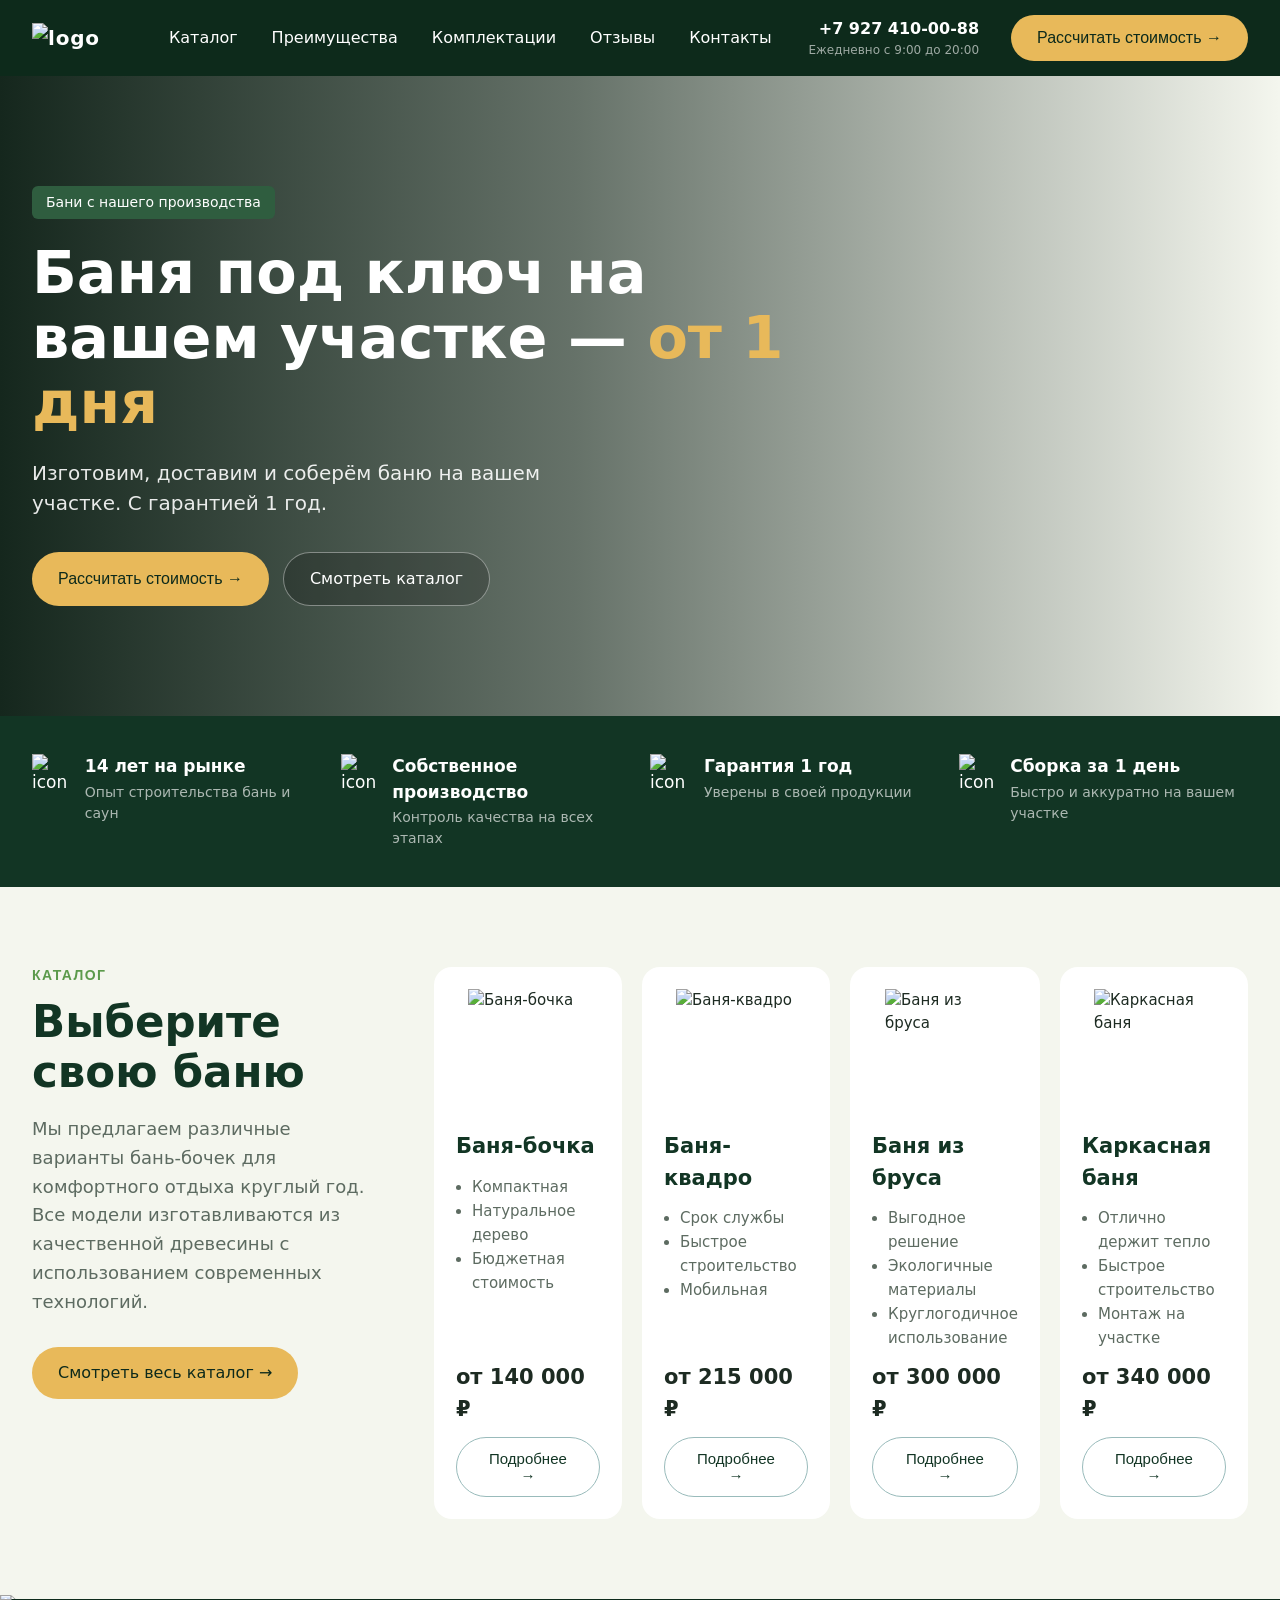
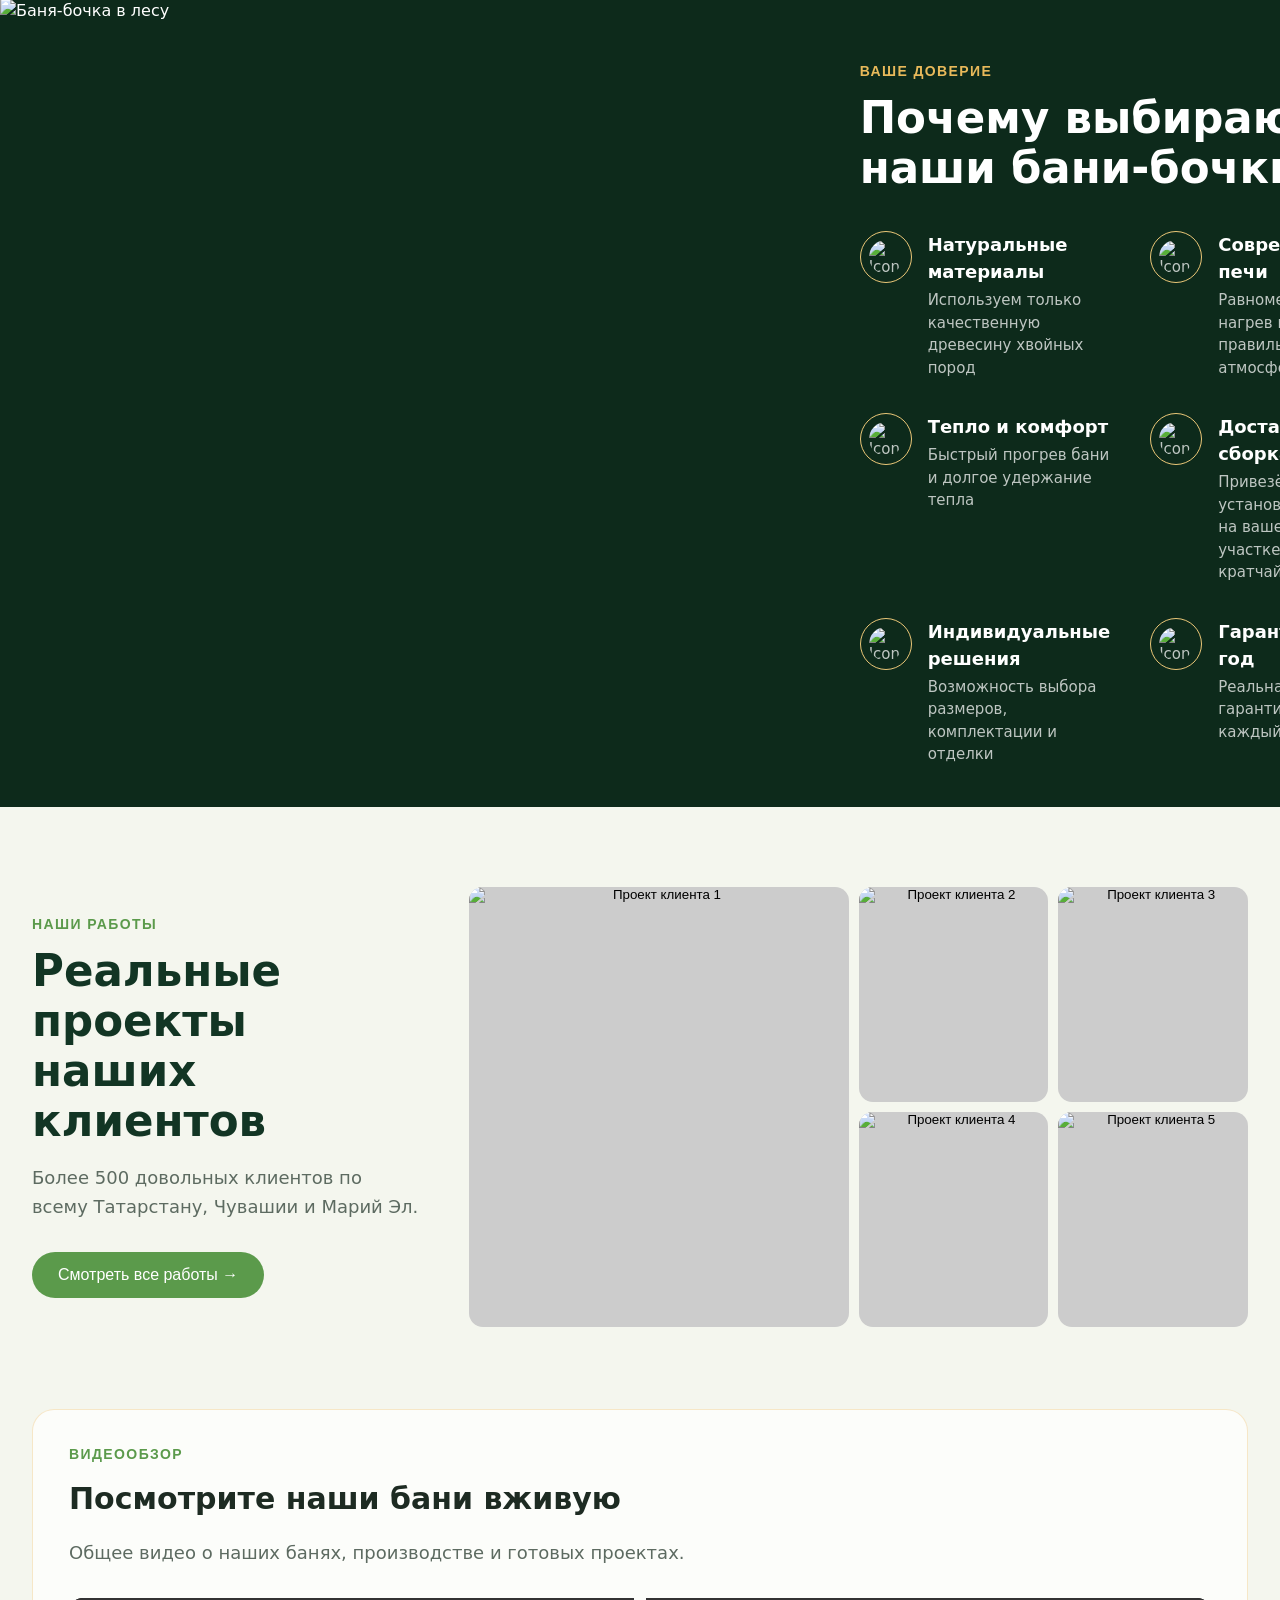
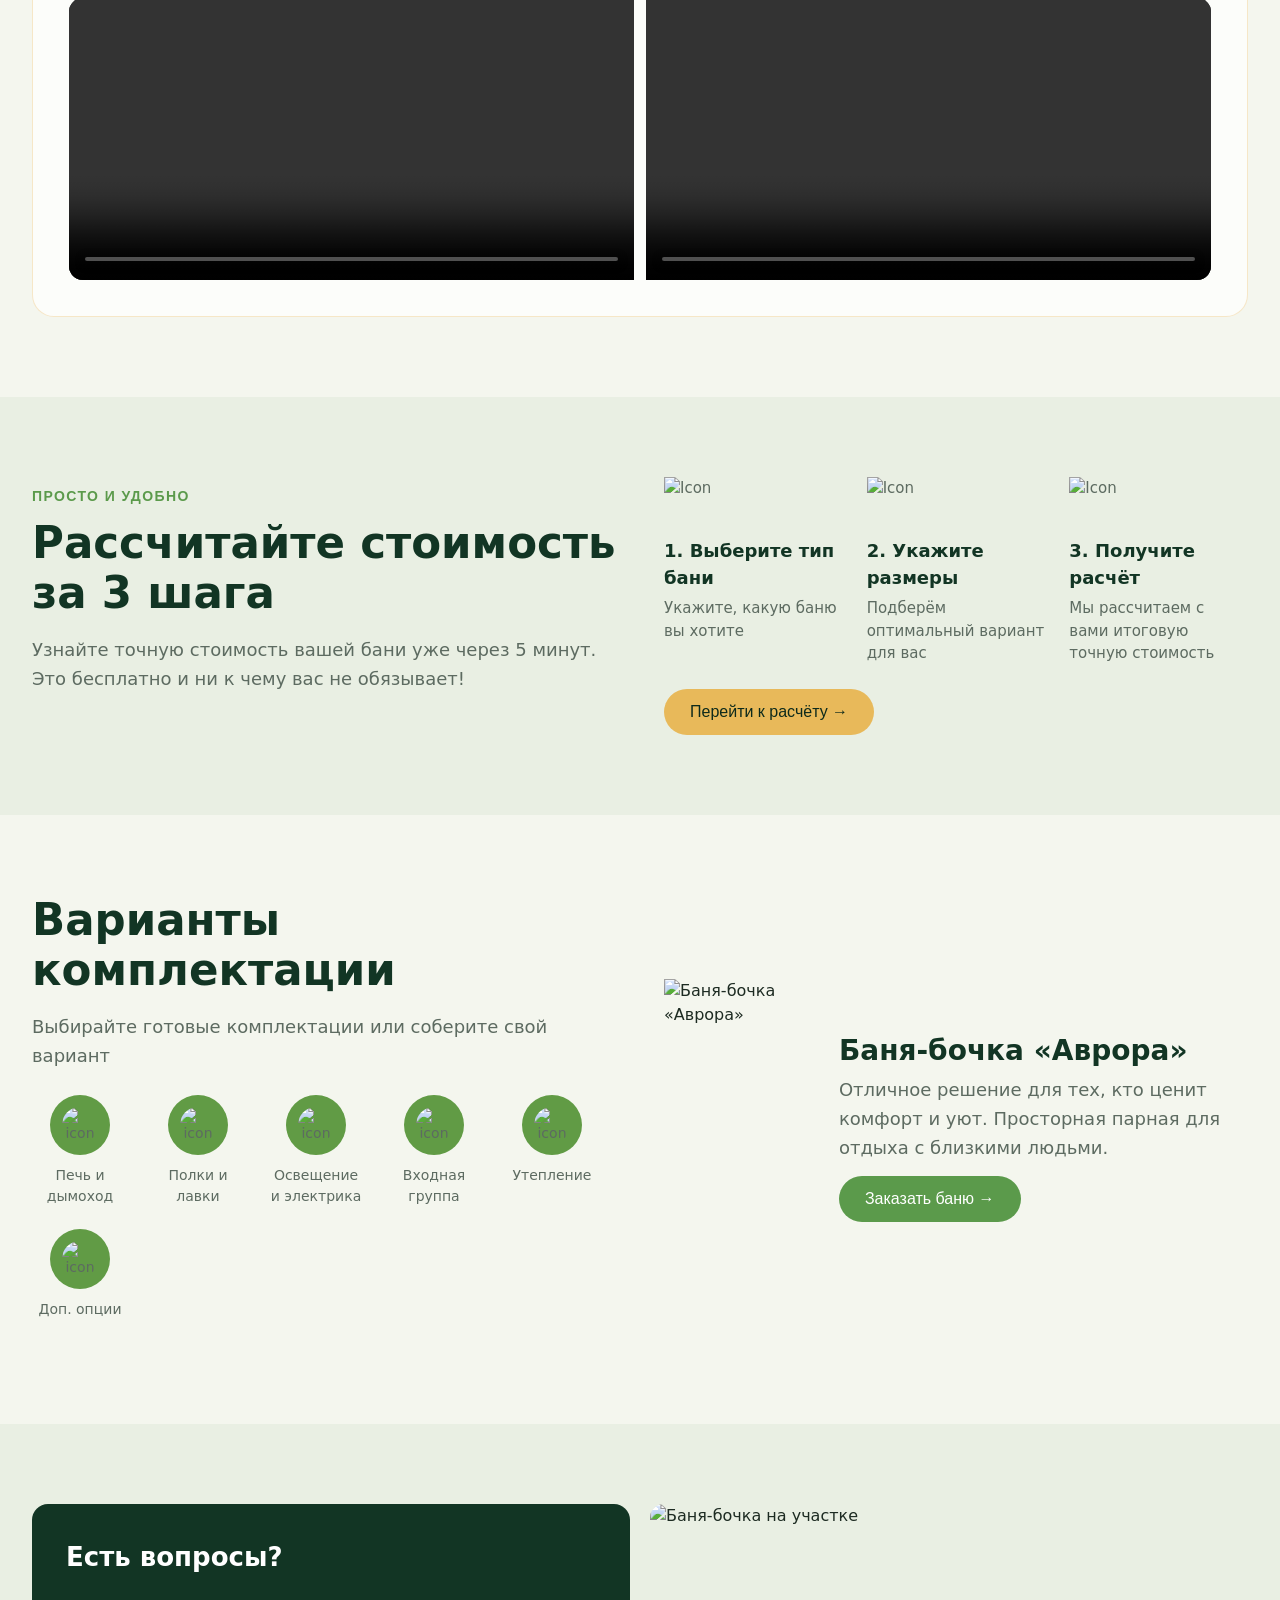
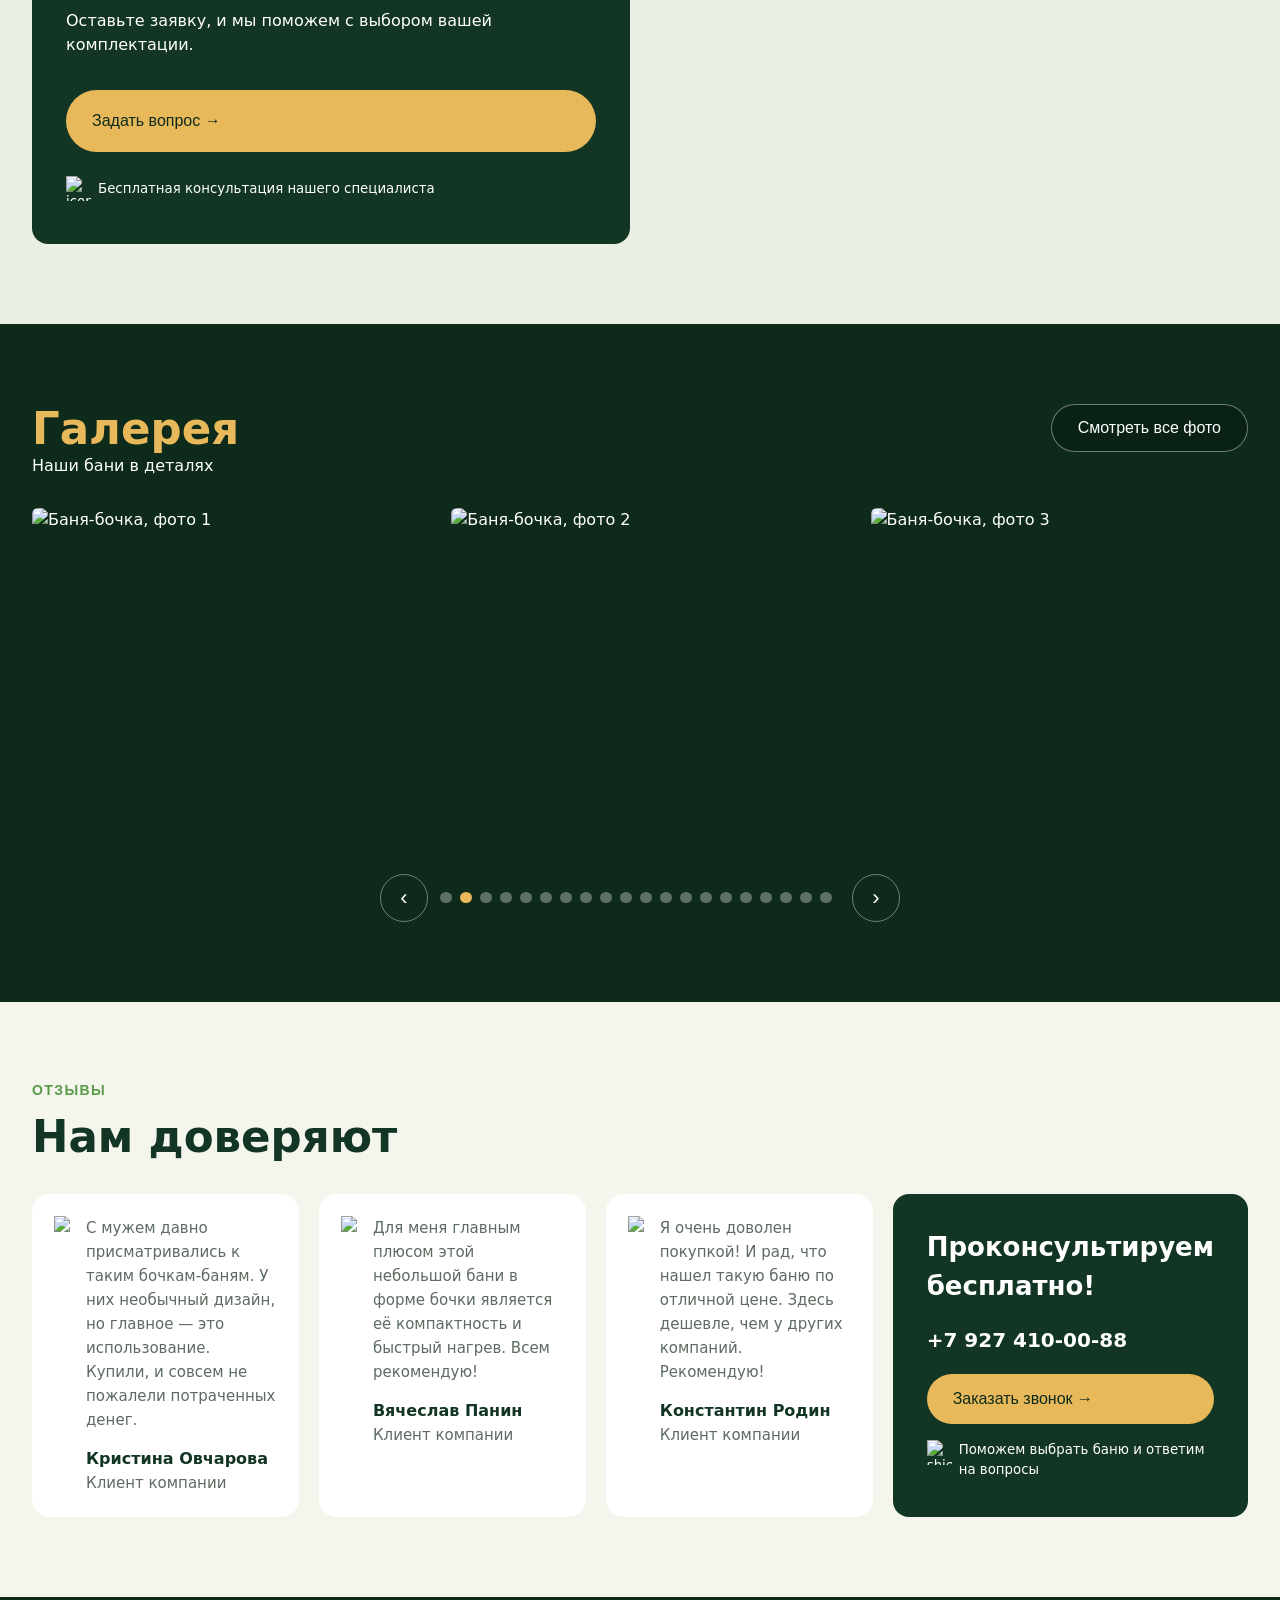
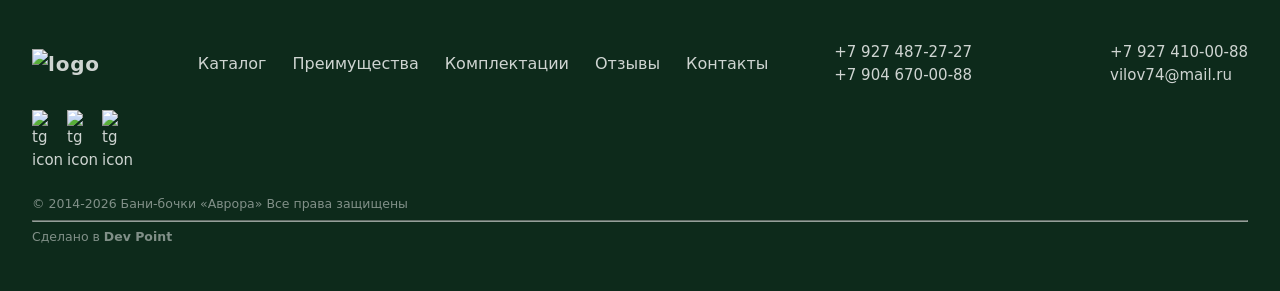
==== index.html @ 2bde4aad "Add files via upload" ====
<!doctype html>
<html lang="ru">
  <head>
    <meta charset="utf-8" />
    <meta
      name="viewport"
      content="width=device-width,initial-scale=1,viewport-fit=cover"
    />
    <link rel="stylesheet" href="style.css" />
    <title>Бочки-Бани — баня под ключ на вашем участке</title>
    <meta
      name="description"
      content="Бани-бочки с собственного производства: изготовим, доставим и соберём баню на вашем участке. Гарантия 1 год."
    />
  </head>
  <body>
    <header>
      <div class="w hd">
        <a href="#top" class="logo"
          ><img src="images/logo.png" alt="logo" width="100px"
        /></a>
        <nav id="nav">
          <a href="#catalog">Каталог</a><a href="#why">Преимущества</a
          ><a href="#comp">Комплектации</a><a href="#reviews">Отзывы</a
          ><a href="#contacts">Контакты</a>
        </nav>
        <div class="ph">
          <a href="tel:+79274100088">+7 927 410-00-88</a
          ><small>Ежедневно с 9:00 до 20:00</small>
        </div>
        <button class="btn" data-open>Рассчитать стоимость →</button>
        <button class="bg" id="bg" aria-label="Меню" aria-expanded="false">
          ☰
        </button>
      </div>
    </header>
    <main id="top">
      <div class="hero">
        <div class="w">
          <span class="badge">Бани с нашего производства</span>
          <h1>Баня под ключ на вашем участке — <b>от 1 дня</b></h1>
          <p>
            Изготовим, доставим и соберём баню на вашем участке. С гарантией 1
            год.
          </p>
          <div class="cta">
            <button class="btn" data-open>Рассчитать стоимость →</button
            ><a class="btn out" href="catalog.html">Смотреть каталог</a>
          </div>
        </div>
      </div>
      <div class="strip"><div class="w" id="strip"></div></div>
      <section id="catalog">
        <img src="images/bg-trees.png" alt="bg-image" class="bg-trees" />
        <div class="w cat">
          <div class="rev">
            <div class="eyebrow">Каталог</div>
            <h2>Выберите свою баню</h2>
            <p class="lead">
              Мы предлагаем различные варианты бань-бочек для комфортного отдыха
              круглый год. Все модели изготавливаются из качественной древесины
              с использованием современных технологий.
            </p>
            <a class="btn" href="catalog.html">Смотреть весь каталог →</a>
          </div>
          <div class="cards" id="cards"></div>
        </div>
      </section>
      <section class="why" id="why" style="padding: 0">
        <img
          src="images/why-sauna.png"
          alt="Баня-бочка в лесу"
          loading="lazy"
          width="256"
          height="260"
        />
        <div>
          <div class="eyebrow" style="color: var(--au)">Ваше доверие</div>
          <h2 style="color: #fff">Почему выбирают наши бани-бочки</h2>
          <div class="six" id="six"></div>
        </div>
      </section>
      <section id="projects">
        <div class="w proj">
          <div class="rev">
            <div class="eyebrow">Наши работы</div>
            <h2>Реальные проекты наших клиентов</h2>
            <p class="lead">
              Более 500 довольных клиентов по всему Татарстану, Чувашии и Марий
              Эл.
            </p>
            <a href="#gallery">
              <button class="btn gr">Смотреть все работы →</button>
            </a>
          </div>
          <div class="pg" id="pg"></div>
          <div class="video-showcase rev">
            <div class="eyebrow">Видеообзор</div>
            <h3>Посмотрите наши бани вживую</h3>
            <p class="lead">
              Общее видео о наших банях, производстве и готовых проектах.
            </p>
            <div class="video-pair">
              <video
                controls
                playsinline
                preload="metadata"
                aria-label="Общее видео о банях — первое"
              >
                <source src="videos/obchee.mp4" type="video/mp4" />
                Ваш браузер не поддерживает воспроизведение видео.
              </video>
              <video
                controls
                playsinline
                preload="metadata"
                aria-label="Общее видео о банях — второе"
              >
                <source src="videos/obchee2.mp4" type="video/mp4" />
                Ваш браузер не поддерживает воспроизведение видео.
              </video>
            </div>
          </div>
        </div>
      </section>
      <section class="alt">
        <img src="images/bg-trees2.png" alt="" class="bg-trees2" />
        <div class="w steps">
          <div class="rev">
            <div class="eyebrow">Просто и удобно</div>
            <h2>Рассчитайте стоимость за 3 шага</h2>
            <p class="lead">
              Узнайте точную стоимость вашей бани уже через 5 минут. Это
              бесплатно и ни к чему вас не обязывает!
            </p>
          </div>
          <div>
            <div class="s3" id="s3"></div>
            <button
              class="btn"
              style="margin-top: 24px; z-index: 1; position: relative"
              data-open
            >
              Перейти к расчёту →
            </button>
          </div>
        </div>
      </section>
      <section id="comp">
        <div class="w comp">
          <div class="rev">
            <h2>Варианты комплектации</h2>
            <p class="lead" style="margin-bottom: 0">
              Выбирайте готовые комплектации или соберите свой вариант
            </p>
            <div class="opts" id="opts"></div>
          </div>
          <div class="avrora-wrapper">
            <img
              src="images/sauna-avrora.png"
              alt="Баня-бочка «Аврора»"
              loading="lazy"
              width="400"
              height="280"
            />
            <div>
              <h3 style="margin: 14px 0 4px; color: var(--g)">
                Баня-бочка «Аврора»
              </h3>
              <p class="lead" style="margin: 0 0 14px">
                Отличное решение для тех, кто ценит комфорт и уют. Просторная
                парная для отдыха с близкими людьми.
              </p>
              <button class="btn gr" onclick="openForm('Баня-бочка')">
                Заказать баню →
              </button>
            </div>
          </div>
        </div>
      </section>
      <section class="alt">
        <div class="w comp">
          <div class="faq rev">
            <h3>Есть вопросы?</h3>
            <p>Оставьте заявку, и мы поможем с выбором вашей комплектации.</p>
            <button class="btn" data-open>Задать вопрос →</button
            ><small style="display: flex; align-items: center; gap: 7px"
              ><img
                src="images/shield-check-g.png"
                alt="icon"
                width="25px"
                height="25px"
              />
              Бесплатная консультация нашего специалиста</small
            >
          </div>
          <img
            src="images/faq-sauna.png"
            alt="Баня-бочка на участке"
            loading="lazy"
            width="400"
            height="280"
          />
        </div>
      </section>
      <section class="gal" id="gallery">
        <div class="w">
          <div class="gh">
            <div>
              <h2>Галерея</h2>
              <small>Наши бани в деталях</small>
            </div>
            <button class="btn out" onclick="openLb(0, G)">
              Смотреть все фото
            </button>
          </div>
          <div class="gt" id="gt" tabindex="0" aria-label="Галерея"></div>
          <div class="gc">
            <button class="a" id="pv" aria-label="Назад">‹</button
            ><span id="dots" style="display: flex; gap: 8px"></span
            ><button class="a" id="nx" aria-label="Вперёд">›</button>
          </div>
        </div>
      </section>
      <section id="reviews">
        <div class="w">
          <div class="eyebrow">Отзывы</div>
          <h2>Нам доверяют</h2>
          <div class="rv" id="rv"></div>
        </div>
      </section>
    </main>
    <footer id="contacts">
      <div class="w ft">
        <a href="#top" class="logo"
          ><img src="images/logo.png" alt="logo" width="100px"
        /></a>

        <nav>
          <a href="#catalog">Каталог</a><a href="#why">Преимущества</a
          ><a href="#comp">Комплектации</a><a href="#reviews">Отзывы</a
          ><a href="#contacts">Контакты</a>
        </nav>
        <div style="display: grid; grid-template-columns: 2fr 1fr">
          <a href="tel:+79274872727">+7 927 487-27-27</a>
          <a href="tel:+79274100088">+7 927 410-00-88</a>
          <a href="tel:+79046700088">+7 904 670-00-88</a>
          <a href="mailto:vilov74@mail.ru" style="color: inherit"
            >vilov74@mail.ru</a
          >
        </div>
        <div class="socials">
          <a href="https://t.me/banya_bochka_kzn"
            ><img src="images/tg.png" alt="tg icon" width="30px"
          /></a>
          <a href="https://wa.me/79274100088"
            ><img src="images/wh.png" alt="tg icon" width="30px"
          /></a>
          <a href="https://vk.com/banya_bochka_kzn"
            ><img src="images/vk.png" alt="tg icon" width="30px"
          /></a>
        </div>
        <small style="width: 100%; opacity: 0.6">
          © 2014-2026 Бани-бочки «Аврора» Все права защищены
          <hr />
          <a href="https://devpoint.studio">Сделано в <b>Dev Point</b></a>
        </small>
      </div>
    </footer>
    <div class="m" id="fm" role="dialog" aria-modal="true" aria-labelledby="ft">
      <div class="box">
        <button class="x" data-close aria-label="Закрыть">×</button>
        <h3 id="ft" style="color: var(--g)">Рассчитать стоимость</h3>
        <form id="f" novalidate>
          <label for="n">Имя</label
          ><input id="n" name="name" autocomplete="name" />
          <div class="e"></div>
          <label for="p">Телефон</label
          ><input
            id="p"
            name="phone"
            type="tel"
            placeholder="+7 (___) ___-__-__"
            autocomplete="tel"
          />
          <div class="e"></div>
          <label for="mo">Интересующая модель</label
          ><select id="mo" name="model"></select
          ><label for="c">Комментарий (необязательно)</label
          ><textarea id="c" name="comment" rows="3"></textarea>
          <button
            class="btn"
            style="margin-top: 14px; width: 100%; justify-content: center"
            id="sb"
          >
            Отправить заявку
          </button>
          <div class="st" id="st" role="status"></div>
        </form>
      </div>
    </div>
    <div
      class="m"
      id="lb"
      role="dialog"
      aria-modal="true"
      aria-label="Просмотр фото"
    >
      <button data-close style="right: 16px; top: 16px">×</button
      ><button id="lp" style="left: 16px">‹</button
      ><img id="li" alt="" /><button id="ln" style="right: 16px">›</button>
    </div>
    <script>
      const I = {
        c0: "images/sauna-1.png",
        c1: "images/sauna-2.png",
        c2: "images/sauna-3.png",
        c3: "images/sauna-4.png",
        why: "[data-uri]",
        p0: "images/sauna-p1.png",
        p1: "images/sauna-p2.png",
        p2: "images/sauna-p3.png",
        p3: "images/sauna-p4.png",
        p4: "images/sauna-p5.png ",
        comp: "[data-uri]",
        faq: "[data-uri]",
        g0: "images/gallery-1.JPG",
        g1: "images/gallery-2.JPG",
        g2: "images/gallery-3.JPG",
        g3: "images/gallery-4.JPG",
        g4: "images/gallery-5.JPG",
        g5: "images/gallery-6.JPG",
        g6: "images/gallery-7.JPG",
        g7: "images/gallery-8.JPG",
        g8: "images/gallery-9.JPG",
        g9: "images/gallery-10.JPG",
        g10: "images/gallery-11.JPG",
        g11: "images/gallery-12.JPG",
        g12: "images/gallery-13.JPG",
        g13: "images/gallery-14.JPG",
        g14: "images/gallery-15.JPG",
        g15: "images/gallery-16.JPG",
        g16: "images/gallery-17.JPG",
        g17: "images/gallery-18.JPG",
        g18: "images/gallery-19.JPG",
        g19: "images/gallery-20.JPG",
        g20: "images/gallery-21.JPG",
        g21: "images/gallery-22.JPG",
        g22: "images/gallery-23.JPG",
        g23: "images/gallery-24.JPG",
        g24: "images/gallery-25.JPG",
        g25: "images/gallery-26.JPG",
        g26: "images/gallery-27.JPG",
        g27: "images/gallery-28.JPG",
        g28: "images/gallery-29.JPG",
        g29: "images/gallery-30.JPG",
        g30: "images/gallery-31.JPG",
        g31: "images/gallery-32.JPG",
        g32: "images/gallery-33.JPG",
        g33: "images/gallery-34.JPG",
        g34: "images/gallery-35.JPG",
        g35: "images/gallery-36.JPG",
        g36: "images/gallery-37.JPG",
        g37: "images/gallery-38.JPG",
        g38: "images/gallery-39.JPG",
        g39: "images/gallery-40.JPG",
        g40: "images/gallery-41.JPG",
        g41: "images/gallery-42.JPG",
        g42: "images/gallery-43.JPG",
        g43: "images/gallery-44.JPG",
        g44: "images/gallery-45.JPG",
        g45: "images/gallery-46.JPG",
        g46: "images/gallery-47.JPG",
        g47: "images/gallery-48.JPG",
        g48: "images/gallery-49.JPG",
        g49: "images/gallery-50.JPG",
        g50: "images/gallery-51.JPG",
        g51: "images/gallery-52.JPG",
        g52: "images/gallery-53.JPG",
        g53: "images/gallery-54.JPG",
        g54: "images/gallery-55.JPG",
        g55: "images/gallery-56.JPG",
        g56: "images/gallery-57.JPG",
        g57: "images/gallery-58.JPG",
        g58: "images/gallery-59.JPG",
        g59: "images/gallery-60.JPG",
        g60: "images/gallery-61.JPG",
        g61: "images/gallery-62.JPG",
        g62: "images/gallery-63.JPG",
        g63: "images/gallery-64.JPG",
        g64: "images/gallery-65.JPG",
        g65: "images/gallery-66.JPG",
        g66: "images/gallery-67.JPG",
        g67: "images/gallery-68.JPG",
      };
      const $ = (s) => document.querySelector(s),
        $$ = (s) => [...document.querySelectorAll(s)];
      const M = [
        [
          "Баня-бочка",
          "c0",
          ["Компактная", "Натуральное дерево", "Бюджетная стоимость"],
          "140 000",
        ],
        [
          "Баня-квадро",
          "c1",
          ["Срок службы", "Быстрое строительство", "Мобильная"],
          "215 000",
        ],
        [
          "Баня из бруса",
          "c2",
          [
            "Выгодное решение",
            "Экологичные материалы",
            "Круглогодичное использование",
          ],
          "300 000",
        ],
        [
          "Каркасная баня",
          "c3",
          [
            "Отлично держит тепло",
            "Быстрое строительство",
            "Монтаж на участке",
          ],
          "340 000",
        ],
      ];
      $("#strip").innerHTML = [
        ["house.png", "14 лет на рынке", "Опыт строительства бань и саун"],
        [
          "warehouse.png",
          "Собственное производство",
          "Контроль качества на всех этапах",
        ],
        ["shield-check.png", "Гарантия 1 год", "Уверены в своей продукции"],
        [
          "truck.png",
          "Сборка за 1 день",
          "Быстро и аккуратно на вашем участке",
        ],
      ]
        .map(
          (a) =>
            `<div class="it rev"><img src="images/${a[0]}" alt="icon" class="specifications-icon" /><div><b>${a[1]}</b><small>${a[2]}</small></div></div>`,
        )
        .join("");
      $("#cards").innerHTML = M.map(
        (m, i) =>
          `<article class="card rev" style="--d:${i * 0.1}s"><img src="${I[m[1]]}" alt="${m[0]}" loading="lazy" width="120" height="100"><h3>${m[0]}</h3><ul>${m[2].map((x) => `<li>${x}</li>`).join("")}</ul><strong>от ${m[3]} ₽</strong><a href="catalog.html"><button class="btn ol">Подробнее →</button></a></article>`,
      ).join("");
      $("#six").innerHTML = [
        [
          "trees.png",
          "Натуральные материалы",
          "Используем только качественную древесину хвойных пород",
        ],
        [
          "house-y.png",
          "Современные печи",
          "Равномерный нагрев и правильная атмосфера пара",
        ],
        [
          "flame.png",
          "Тепло и комфорт",
          "Быстрый прогрев бани и долгое удержание тепла",
        ],
        [
          "truck-y.png",
          "Доставка и сборка",
          "Привезём и установим баню на вашем участке в кратчайший срок",
        ],
        [
          "door-open.png",
          "Индивидуальные решения",
          "Возможность выбора размеров, комплектации и отделки",
        ],
        [
          "shield-check-y.png",
          "Гарантия 1 год",
          "Реальная гарантия на каждый продукт",
        ],
      ]
        .map(
          (a, i) =>
            `<div class="rev" style="--d:${i * 0.07}s"><img src="images/${a[0]}" alt='Icon' class="why-section__icon"/><p><b>${a[1]}</b>${a[2]}</p></div>`,
        )
        .join("");
      const P = ["p0", "p1", "p2", "p3", "p4"].map((k) => I[k]),
        G = [
          "g0",
          "g1",
          "g2",
          "g3",
          "g4",
          "g5",
          "g6",
          "g7",
          "g8",
          "g9",
          "g10",
          "g11",
          "g12",
          "g13",
          "g14",
          "g15",
          "g16",
          "g17",
          "g18",
          "g19",
          "g20",
          "g21",
          "g22",
          "g23",
          "g24",
          "g25",
          "g26",
          "g27",
          "g28",
          "g29",
          "g30",
          "g31",
          "g32",
          "g33",
          "g34",
          "g35",
          "g36",
          "g37",
          "g38",
          "g39",
          "g40",
          "g41",
          "g42",
          "g43",
          "g44",
          "g45",
          "g46",
          "g47",
          "g48",
          "g49",
          "g50",
          "g51",
          "g52",
          "g53",
          "g54",
          "g55",
          "g56",
          "g57",
          "g58",
          "g59",
          "g60",
          "g61",
          "g62",
          "g63",
          "g64",
          "g65",
          "g66",
          "g67",
        ].map((k) => I[k]);
      $("#pg").innerHTML = P.map(
        (s, i) =>
          `<button aria-label="Открыть фото проекта ${i + 1}" onclick="openLb(${i})"><img src="${s}" alt="Проект клиента ${i + 1}" loading="lazy"></button>`,
      ).join("");
      $("#s3").innerHTML = [
        [
          "house-g.png",
          "1. Выберите тип бани",
          "Укажите, какую баню вы хотите",
        ],
        [
          "square-pen.png",
          "2. Укажите размеры",
          "Подберём оптимальный вариант для вас",
        ],
        [
          "chart-no-axes-combined.png",
          "3. Получите расчёт",
          "Мы рассчитаем с вами итоговую точную стоимость",
        ],
      ]
        .map(
          (a, i) =>
            `<div class="rev" style="--d:${i * 0.1}s"><img src="images/${a[0]}" alt="Icon" width="40px" height="40px" /><b>${a[1]}</b>${a[2]}</div>`,
        )
        .join("");
      $("#opts").innerHTML = [
        ["heater.png", "Печь и дымоход"],
        ["panels-top-left.png", "Полки и лавки"],
        ["lightbulb.png", "Освещение и электрика"],
        ["door-open-w.png", "Входная группа"],
        ["thermometer.png", "Утепление"],
        ["snowflake.png", "Доп. опции"],
      ]
        .map(
          (a) =>
            `<div style="display: flex; flex-direction: column; align-items: center; gap: 10px;"><img src="images/${a[0]}" alt="icon" class="variant-icon" />${a[1]}</div>`,
        )
        .join("");
      $("#gt").innerHTML = G.map(
        (s, i) =>
          `<img src="${s}" alt="Баня-бочка, фото ${i + 1}" loading="lazy" onclick="openLb(${i},G)">`,
      ).join("");
      $("#rv").innerHTML =
        [
          [
            "Кристина Овчарова",
            "С мужем давно присматривались к таким бочкам-баням. У них необычный дизайн, но главное — это использование. Купили, и совсем не пожалели потраченных денег.",
          ],
          [
            "Вячеслав Панин",
            "Для меня главным плюсом этой небольшой бани в форме бочки является её компактность и быстрый нагрев. Всем рекомендую!",
          ],
          [
            "Константин Родин",
            "Я очень доволен покупкой! И рад, что нашел такую баню по отличной цене. Здесь дешевле, чем у других компаний. Рекомендую!",
          ],
        ]
          .map(
            (a, i) =>
              `<blockquote class="card rev card2" style="--d:${i * 0.1}s; display: flex; flex-direction: row"><img src="images/quote.png" alt="quote icon" width="20px" height="20px" /> <div>${a[1]}<b>${a[0]}</b>Клиент компании</div></blockquote>`,
          )
          .join("") +
        `<div class="faq rev"><h3>Проконсультируем бесплатно!</h3><a href="tel:+79274100088">+7 927 410-00-88</a><button class="btn" data-open>Заказать звонок →</button><small style="display: flex; gap: 7px;"><img src="images/shield-check-g.png" alt="shield check icon" width="25px" height="25px" /> Поможем выбрать баню и ответим на вопросы</small></div>`;
      $("#mo").innerHTML =
        `<option value="">Не выбрано</option>` +
        M.map((m) => `<option>${m[0]}</option>`).join("");
      // reveal
      const ro = new IntersectionObserver(
        (e) =>
          e.forEach((x) => {
            if (x.isIntersecting) {
              x.target.classList.add("in");
              ro.unobserve(x.target);
            }
          }),
        { threshold: 0.12 },
      );
      $$(".rev").forEach((e) => ro.observe(e));
      // menu
      const nav = $("#nav"),
        bg = $("#bg");
      bg.onclick = () =>
        bg.setAttribute("aria-expanded", nav.classList.toggle("o"));
      $$("#nav a").forEach(
        (a) =>
          (a.onclick = () => {
            nav.classList.remove("o");
            bg.setAttribute("aria-expanded", "false");
          }),
      );
      // modals
      let last;
      const fm = $("#fm"),
        lb = $("#lb");
      function show(m) {
        last = document.activeElement;
        m.classList.add("o");
        (m.querySelector("input,button") || m).focus();
      }
      function hide() {
        $$(".m.o").forEach((m) => m.classList.remove("o"));
        last && last.focus();
      }
      function openForm(model) {
        $("#mo").value = model || "";
        $("#ft").textContent = model
          ? "Заявка: " + model
          : "Рассчитать стоимость";
        $("#st").className = "st";
        show(fm);
      }
      $$("[data-open]").forEach((b) => (b.onclick = () => openForm("")));
      $$("[data-close]").forEach((b) => (b.onclick = hide));
      $$(".m").forEach(
        (m) =>
          (m.onclick = (e) => {
            if (e.target === m) hide();
          }),
      );
      let cur = 0,
        set = P;
      function openLb(i, s) {
        set = s || P;
        cur = i;
        upd();
        show(lb);
      }
      function upd() {
        $("#li").src = set[cur];
        $("#li").alt = "Фото " + (cur + 1) + " из " + set.length;
      }
      function step(d) {
        cur = (cur + d + set.length) % set.length;
        upd();
      }
      $("#lp").onclick = () => step(-1);
      $("#ln").onclick = () => step(1);
      addEventListener("keydown", (e) => {
        if (e.key === "Escape") hide();
        if (lb.classList.contains("o")) {
          if (e.key === "ArrowLeft") step(-1);
          if (e.key === "ArrowRight") step(1);
        }
      });
      // phone mask + validation
      const ph = $("#p");
      ph.oninput = () => {
        let d = ph.value.replace(/\D/g, "");
        if (d[0] == "8" || d[0] == "7") d = d.slice(1);
        d = d.slice(0, 10);
        let r = "+7";
        if (d) r += " (" + d.slice(0, 3);
        if (d.length >= 3) r += ")";
        if (d.length > 3) r += " " + d.slice(3, 6);
        if (d.length > 6) r += "-" + d.slice(6, 8);
        if (d.length > 8) r += "-" + d.slice(8, 10);
        ph.value = r;
      };
      // ИЗОЛИРОВАННАЯ точка подключения бэкенда (API / Telegram-бот / CRM)
      const LEAD_ENDPOINT = null;
      async function submitLead(data) {
        if (!LEAD_ENDPOINT) throw new Error("NO_BACKEND");
        const r = await fetch(LEAD_ENDPOINT, {
          method: "POST",
          headers: { "Content-Type": "application/json" },
          body: JSON.stringify(data),
        });
        if (!r.ok) throw new Error("HTTP " + r.status);
      }
      $("#f").onsubmit = async (e) => {
        e.preventDefault();
        const n = $("#n"),
          er = $$("#f .e");
        let ok = true;
        er[0].textContent =
          n.value.trim().length < 2 ? ((ok = false), "Введите имя") : "";
        er[1].textContent =
          ph.value.replace(/\D/g, "").length !== 11
            ? ((ok = false), "Введите телефон полностью")
            : "";
        if (!ok) return;
        const st = $("#st"),
          sb = $("#sb");
        sb.disabled = true;
        sb.textContent = "Отправка…";
        try {
          await submitLead(Object.fromEntries(new FormData(e.target)));
          st.textContent = "Спасибо! Заявка отправлена.";
        } catch (x) {
          st.textContent =
            x.message === "NO_BACKEND"
              ? "Приём заявок ещё не подключён: данные никуда не отправлены. Позвоните: +7 927 410-00-88."
              : "Не удалось отправить. Попробуйте позже или позвоните нам.";
        }
        st.className = "st on";
        sb.disabled = false;
        sb.textContent = "Отправить заявку";
      };
      // gallery
      const gt = $("#gt"),
        im = [...gt.children];
      $("#dots").innerHTML = im
        .map(
          (_, i) => `<button class="dot" aria-label="Фото ${i + 1}"></button>`,
        )
        .join("");
      const ds = $$(".dot");
      const go = (i) =>
        gt.scrollTo({
          left:
            im[Math.max(0, Math.min(i, im.length - 1))].offsetLeft -
            gt.offsetLeft -
            (gt.clientWidth - im[0].clientWidth) / 2,
          behavior: "smooth",
        });
      const idx = () => {
        let b = 0,
          m = 1e9;
        im.forEach((x, i) => {
          const d = Math.abs(
            x.offsetLeft -
              gt.offsetLeft +
              x.clientWidth / 2 -
              gt.scrollLeft -
              gt.clientWidth / 2,
          );
          if (d < m) {
            m = d;
            b = i;
          }
        });
        return b;
      };
      gt.onscroll = () => {
        const k = idx();

        ds.forEach((d, i) => {
          d.classList.toggle("on", i === k);
        });

        const activeDot = ds[k];
        const dotsContainer = $("#dots");

        if (activeDot) {
          const left =
            activeDot.offsetLeft -
            dotsContainer.offsetLeft -
            (dotsContainer.clientWidth - activeDot.offsetWidth) / 2;

          dotsContainer.scrollTo({
            left: left,
            behavior: "smooth",
          });
        }
      };
      gt.onscroll();
      ds.forEach((d, i) => (d.onclick = () => go(i)));
      $("#pv").onclick = () => go(idx() - 1);
      $("#nx").onclick = () => go(idx() + 1);
      gt.onkeydown = (e) => {
        if (e.key === "ArrowLeft") go(idx() - 1);
        if (e.key === "ArrowRight") go(idx() + 1);
      };
    </script>
  </body>
</html>
---- style.css ----
:root {
  --g: #123524;
  --g2: #0d2a1b;
  --cr: #f4f6ee;
  --cr2: #e9efe3;
  --au: #e8b95a;
  --gr: #5b9a4b;
  --tx: #1d2b22;
  --mu: #5d6b61;
  --bg: var(--cr);
  box-sizing: border-box;
  padding-top: env(safe-area-inset-top, 0px);
  padding-bottom: env(safe-area-inset-bottom, 0px);
}

@media (prefers-color-scheme: dark) {
  :root:not([data-theme="light"]) {
    --bg: var(--cr);
  }
}

*,
*::before,
*::after {
  box-sizing: inherit;
}

html {
  scroll-behavior: smooth;
  scroll-padding-top: 80px;
  overflow-x: hidden;
}

body {
  margin: 0;
  font-family:
    Inter,
    system-ui,
    -apple-system,
    "Segoe UI",
    Roboto,
    sans-serif;
  background: var(--bg);
  color: var(--tx);
  line-height: 1.5;
  overflow-x: hidden;
}

img {
  display: block;
  max-width: 100%;
}

h1,
h2,
h3,
p {
  margin: 0;
}

a {
  color: inherit;
  text-decoration: none;
}

.w {
  width: min(1200px, 100% - 40px);
  margin-inline: auto;

}

.btn {
  display: inline-flex;
  align-items: center;
  gap: 10px;
  border: 0;
  border-radius: 99px;
  padding: 14px 26px;
  font: 600 14px inherit;
  cursor: pointer;
  background: var(--au);
  color: var(--g2);
  transition:
    transform 0.25s,
    box-shadow 0.25s;
}

.btn:hover {
}

.btn.gr {
  background: var(--gr);
  color: #fff;
}

.btn.out {
  background: #0003;
  color: #fff;
  border: 1px solid #fff6;
}

.btn.ol {
  background: none;
  border: 1px solid #9bb;
  color: var(--g);
  padding: 9px 20px;
}

:focus-visible {
  outline: 3px solid var(--au);
  outline-offset: 2px;
}

header {
  position: sticky;
  top: 0;
  z-index: 50;
  background: var(--g2);
  color: #fff;
}

.hd {
  display: flex;
  align-items: center;
  gap: 24px;
  height: 64px;
}

.logo {
  font-weight: 800;
  letter-spacing: 0.04em;
  display: flex;
  gap: 8px;
  align-items: center;
}

.logo small {
  display: block;
  font: 400 9px/1 sans-serif;
  opacity: 0.7;
}

nav {
  display: flex;
  gap: 28px;
  margin-inline: auto;
  font-size: 13px;
}

nav a:hover {
  color: var(--au);
}

.ph {
  font-size: 13px;
  text-align: right;
}

.ph small {
  display: block;
  opacity: 0.6;
  font-size: 10px;
}

.bg {
  display: none;
  background: none;
  border: 0;
  color: #fff;
  font-size: 26px;
  margin-left: auto;
  cursor: pointer;
}

.hero {
  position: relative;
  color: #fff;
  min-height: min(560px, 90vh);
  display: flex;
  align-items: center;
  background-image: url('images/hero-bg.png');
  background-position: center;
  background-repeat: no-repeat;
  background-size: cover;
}

.hero::before {
  content: "";
  position: absolute;
  inset: 0;
  background: linear-gradient(90deg, #071a10f0 0, #071a1099 45%, #0000);
}

.hero .w {
  position: relative;
  padding: 60px 0;
}

.badge {
  display: inline-block;
  background: #2f5d3f;
  border-radius: 6px;
  padding: 4px 10px;
  font-size: 11px;
  margin-bottom: 18px;
}

h1 {
  font-size: clamp(32px, 5vw, 58px);
  line-height: 1.1;
  max-width: 640px;
}

h1 b {
  color: var(--au);
}

.hero p {
  margin: 18px 0 28px;
  max-width: 420px;
  opacity: 0.9;
}

.cta {
  display: flex;
  gap: 14px;
  flex-wrap: wrap;
}

.strip {
  background: var(--g);
  color: #fff;
}

.strip .w {
  display: grid;
  grid-template-columns: repeat(4, 1fr);
  gap: 20px;
  padding: 30px 0;
}

#catalog {
  position: relative;
}


.alt {
  position: relative;
}

.bg-trees {
  position: absolute; 
  bottom: -20px;
  left: 0;
  z-index: -1;
}

.bg-trees2 {
  position: absolute;
  right: 0;
  bottom: 0;
  z-index: 0;
}


.it {
  display: flex;
  gap: 14px;
  align-items: flex-start;
  font-size: 13px;
}

.it i,
.ic {
  font-style: normal;
  font-size: 30px;
  line-height: 1;
}

.it small {
  display: block;
  opacity: 0.65;
  font-size: 11px;
}

.specifications-icon {
  width: 30px;
  height: 30px;
}

section {
  padding: clamp(48px, 7vw, 80px) 0;
}

.eyebrow {
  color: var(--gr);
  font: 700 11px sans-serif;
  letter-spacing: 0.1em;
  text-transform: uppercase;
  margin-bottom: 10px;
}

.socials {
  display: flex;
  gap: 5px;
}

h2 {
  font-size: clamp(26px, 3.4vw, 38px);
  line-height: 1.15;
  color: var(--g);
}

.lead {
  color: var(--mu);
  margin: 14px 0 24px;
  font-size: 14px;
}

.cat {
  display: grid;
  grid-template-columns: 1fr 2.2fr;
  gap: 36px;
  align-items: start;
}

.cards {
  display: grid;
  grid-template-columns: repeat(4, 1fr);
  gap: 16px;
}

.card {
  background: #fff;
  border-radius: 18px;
  padding: 18px;
  display: flex;
  flex-direction: column;
  gap: 10px;
  transition:
    transform 0.3s,
    box-shadow 0.3s;
  font-size: 12px;
}

.card:hover {
  transform: translateY(-5px);
  box-shadow: 0 14px 30px #0e2a1b22;
}

.card img {
  height: 100px;
  margin: auto;
  object-fit: contain;
}

.card2 {
  height: auto;
}

.card2 img {
  height: 20px !important;
  margin: 0;
}

.card h3 {
  font-size: 16px;
  color: var(--g);
}

.card ul {
  padding-left: 16px;
  margin: 0;
  color: var(--mu);
  flex: 1;
}

.card strong {
  font-size: 16px;
}

.why {
  display: grid;
  grid-template-columns: 1fr 1fr;
  background: var(--g2);
  color: #fff;
  padding: 0;
}

.why>img {
  width: 100%;
  height: 100%;
  object-fit: cover;
  min-height: 300px;
}

.why>div {
  padding: clamp(28px, 5vw, 56px);
  display: flex;
  flex-direction: column;
  justify-content: center;
}

.six {
  display: grid;
  grid-template-columns: 1fr 1fr;
  gap: 26px 30px;
  margin-top: 30px;
}

.six div {
  display: flex;
  gap: 14px;
  font-size: 12px;
  color: #fffb;
}

.six b {
  display: block;
  color: #fff;
  font-size: 14px;
}

.ic {
  width: 42px;
  height: 42px;
  flex: none;
  border: 1px solid var(--au);
  border-radius: 50%;
  display: grid;
  place-items: center;
  font-size: 18px;
}

.proj {
  display: grid;
  grid-template-columns: 1fr 2fr;
  gap: 36px;
  align-items: center;
}

.pg {
  display: grid;
  grid-template-columns: 2fr 1fr 1fr;
  grid-template-rows: 1fr 1fr;
  gap: 10px;
  height: clamp(240px, 34vw, 360px);
}

.pg button {
  border: 0;
  padding: 0;
  border-radius: 14px;
  overflow: hidden;
  cursor: zoom-in;
  background: #ccc;
}

.pg button:first-child {
  grid-row: span 2;
}

.pg img,
.gt img {
  width: 100%;
  height: 100%;
  object-fit: cover;
  transition: transform 0.5s;
}

.pg button:hover img {
  transform: scale(1.06);
}

.alt {
  background: var(--cr2);
}

.alt>.comp {
  gap: 20px;
}

.steps {
  display: grid;
  grid-template-columns: 1fr 1fr;
  gap: 36px;
  align-items: center;
}

.s3 {
  display: grid;
  grid-template-columns: repeat(3, 1fr);
  gap: 16px;
  font-size: 12px;
  color: var(--mu);
}

.s3 b {
  display: block;
  color: var(--g);
  font-size: 14px;
  margin: 8px 0 4px;
}

.opts {
  display: flex;
  gap: 16px;
  flex-wrap: wrap;
  margin: 24px 0;
}

.opts div {
  width: 70px;
  text-align: center;
  font-size: 11px;
  color: var(--mu);
}

.opts span {
  display: grid;
  place-items: center;
  width: 46px;
  height: 46px;
  margin: 0 auto 6px;
  border-radius: 50%;
  background: var(--g);
  font-size: 20px;
}

.comp {
  display: grid;
  grid-template-columns: 1fr 1fr;
  align-items: center;
}

.comp>img {
  border-radius: 14px;
  width: 100%;
  height: 280px;
  object-fit: cover;
}

.avrora-wrapper {
  display: flex;
  gap: 16px;
  align-items: center;
}

.variant-icon {
  width: 50px;
  height: 50px;
  padding: 10px;
  background-color: #619B45;
  border-radius: 50%;
}

.faq {
  background: var(--g);
  color: #fff;
  border-radius: 16px;
  padding: 24px;
  display: grid;
  gap: 12px;
  font-size: 13px;
  height: 100%;
}

.faq h3 {
  font-size: 18px;
}

.gal {
  background: var(--g2);
  color: #fff;
}

.gh {
  display: flex;
  justify-content: space-between;
  align-items: flex-start;
  gap: 16px;
  flex-wrap: wrap;
  margin-bottom: 24px;
}

.gal h2 {
  color: var(--au);
}

.gt {
  display: flex;
  gap: 18px;
  overflow-x: auto;
  scroll-snap-type: x mandatory;
  scrollbar-width: none;
  align-items: center;
  padding: 6px 0;
}

.gt::-webkit-scrollbar {
  display: none;
}

.gt img {
  flex: none;
  width: 33%;
  scroll-snap-align: center;
  border-radius: 6px;
  height: 300px;
}

.gc {
  display: flex;
  gap: 10px;
  justify-content: center;
  align-items: center;
  margin-top: 20px;
}

.gc button.a {
  width: 40px;
  height: 40px;
  border-radius: 50%;
  border: 1px solid #fff6;
  background: none;
  color: #fff;
  cursor: pointer;
  font-size: 18px;
}

.dot {
  width: 9px;
  height: 9px;
  border-radius: 50%;
  border: 0;
  background: #fff5;
  padding: 0;
  cursor: pointer;
}

/* Контейнер для точек галереи */
.gc {
  display: flex;
  align-items: center;
  justify-content: center;
  gap: 12px;
}

#dots {
  display: flex !important;
  align-items: center;
  justify-content: flex-start;
  gap: 8px !important;
  max-width: min(60vw, 400px);
  overflow: hidden;
  white-space: nowrap;
  flex-shrink: 1;
}

#dots .dot {
  flex: 0 0 12px;
}

#dots .dot.on {
  flex: 0 0 12px;
}

.dot.on {
  background: var(--au);
}

.rv {
  display: grid;
  grid-template-columns: repeat(3, 1fr) 1.1fr;
  gap: 16px;
  margin-top: 24px;
}

.rv blockquote {
  margin: 0;
  font-size: 12px;
  color: var(--mu);
}

.rv blockquote b {
  display: block;
  color: var(--g);
  margin-top: 10px;
  font-size: 13px;
}

footer {
  background: var(--g2);
  color: #fffc;
  padding: 32px 0;
  font-size: 12px;
}

.ft {
  display: flex;
  gap: 24px;
  align-items: center;
  justify-content: space-between;
  flex-wrap: wrap;
}

.ft nav {
  margin: 0;
  gap: 18px;
  flex-wrap: wrap;
}

.m {
  position: fixed;
  inset: 0;
  background: #000b;
  display: none;
  place-items: center;
  z-index: 100;
  padding: 16px;
}

.m.o {
  display: grid;
  animation: f 0.25s;
}

.box {
  background: #fff;
  border-radius: 18px;
  padding: 28px;
  width: min(440px, 100%);
  position: relative;
  max-height: 90vh;
  overflow: auto;
}

.box label {
  display: block;
  font-size: 12px;
  margin: 12px 0 4px;
  color: var(--mu);
}

.box input,
.box select,
.box textarea {
  width: 100%;
  padding: 12px;
  border: 1px solid #c5d0c6;
  border-radius: 10px;
  font: inherit;
}

.box .e {
  color: #b3261e;
  font-size: 11px;
  min-height: 14px;
}

.x {
  position: absolute;
  right: 12px;
  top: 8px;
  background: none;
  border: 0;
  font-size: 26px;
  cursor: pointer;
}

.st {
  margin-top: 12px;
  font-size: 13px;
  padding: 10px;
  border-radius: 8px;
  display: none;
}

.st.on {
  display: block;
  background: #fff3d6;
}

#lb {
  background: #000e;
}

#lb img {
  max-height: 86vh;
  max-width: 92vw;
  border-radius: 8px;
}

#lb button {
  position: absolute;
  color: #fff;
  background: #fff2;
  border: 0;
  border-radius: 50%;
  width: 44px;
  height: 44px;
  font-size: 22px;
  cursor: pointer;
}

.rev {
  opacity: 0;
  transform: translateY(24px);
  transition:
    opacity 0.7s,
    transform 0.7s;
  transition-delay: var(--d, 0s);
}

.rev.in {
  opacity: 1;
  transform: none;
  z-index: 1;
}

@keyframes f {
  from {
    opacity: 0;
  }
}

@keyframes u {
  from {
    opacity: 0;
    transform: translateY(20px);
  }
}

.why-section__icon {
  width: 40px;
  height: 40px;
  border: 1px solid #EBC778;
  padding: 6px;
  border-radius: 50%;
}

.hero .w>* {
  animation: u 0.8s both;
}

.hero .w>*:nth-child(2) {
  animation-delay: 0.1s;
}

.hero .w>*:nth-child(3) {
  animation-delay: 0.2s;
}

.hero .w>*:nth-child(4) {
  animation-delay: 0.3s;
}

@media (prefers-reduced-motion: reduce) {
  * {
    animation: none !important;
    transition: none !important;
    scroll-behavior: auto !important;
  }

  .rev {
    opacity: 1;
    transform: none;
  }
}

@media (max-width: 1024px) {

  .cat,
  .proj,
  .steps,
  .comp {
    grid-template-columns: 1fr;
  }

  .cards,
  .rv {
    grid-template-columns: 1fr 1fr;
  }

  .strip .w {
    grid-template-columns: 1fr 1fr;
  }

  .ph {
    display: none;
  }
}

@media (max-width: 820px) {
  .bg {
    display: block;
  }

  header .btn,
  header .ph {
    display: none;
  }

  nav {
    position: absolute;
    top: 64px;
    left: 0;
    right: 0;
    background: var(--g2);
    flex-direction: column;
    gap: 0;
    padding: 0 20px;
    max-height: 0;
    overflow: hidden;
    transition: max-height 0.35s;
  }

  nav.o {
    max-height: 340px;
    padding: 8px 20px 16px;
  }

  nav a {
    padding: 12px 0;
    border-bottom: 1px solid #fff1;
  }

  .why,
  .six {
    grid-template-columns: 1fr;
  }

  .hero::before {
    background: linear-gradient(180deg, #071a10cc, #071a1099);
  }
}

@media (max-width: 560px) {

  .cards,
  .rv,
  .s3,
  .strip .w {
    grid-template-columns: 1fr;
  }

  .pg {
    grid-template-columns: 1fr 1fr;
    grid-template-rows: auto;
    height: auto;
  }

  .pg button {
    aspect-ratio: 4/3;
  }

  .pg button:first-child {
    grid-column: span 2;
    grid-row: auto;
  }

  .btn {
    padding: 13px 20px;
  }

  .cta .btn {
    width: 100%;
    justify-content: center;
  }
}

/* ===== Десктоп: увеличенная типографика (≥1025px) =====
     Мобильные/планшетные стили выше не затронуты. */
@media (min-width: 1025px) {
  .w {
    width: min(1280px, 100% - 64px);
  }

  /* Шапка */
  .hd {
    height: 76px;
    gap: 32px;
  }

  .logo {
    font-size: 20px;
  }

  .logo small {
    font-size: 11px;
    margin-top: 3px;
  }

  nav {
    font-size: 16px;
    gap: 34px;
  }

  .ph {
    font-size: 16px;
    font-weight: 600;
  }

  .ph small {
    font-size: 12px;
    font-weight: 400;
  }

  .btn {
    font-size: 16px;
  }

  .btn.ol {
    padding: 12px 24px;
    font-size: 15px;
  }

  /* Первый экран */
  .hero {
    min-height: min(640px, 90vh);
  }

  .badge {
    font-size: 14px;
    padding: 6px 14px;
    margin-bottom: 22px;
  }

  h1 {
    font-size: clamp(44px, 4.6vw, 68px);
    max-width: 760px;
  }

  .hero p {
    font-size: 20px;
    max-width: 520px;
    margin: 22px 0 34px;
  }

  /* Полоса преимуществ */
  .strip .w {
    padding: 38px 0;
  }

  .it {
    font-size: 17px;
    gap: 16px;
  }

  .it small {
    font-size: 14px;
    margin-top: 2px;
  }

  .specifications-icon {
    width: 38px;
    height: 38px;
  }

  /* Общие заголовки секций */
  .eyebrow {
    font-size: 14px;
    margin-bottom: 14px;
  }

  h2 {
    font-size: clamp(34px, 3.4vw, 48px);
  }

  .lead {
    font-size: 18px;
    line-height: 1.6;
    margin: 18px 0 30px;
  }

  /* Каталог */
  .cat {
    grid-template-columns: 1fr 2.3fr;
    gap: 48px;
  }

  .cards {
    gap: 20px;
  }

  .card {
    font-size: 15px;
    padding: 22px;
    gap: 12px;
  }

  .card img {
    height: 130px;
  }

  .card h3 {
    font-size: 21px;
  }

  .card strong {
    font-size: 21px;
  }

  .card ul {
    line-height: 1.6;
  }

  /* Почему выбирают */
  .why>div {
    padding: clamp(40px, 5vw, 72px);
  }

  .six {
    gap: 34px 40px;
    margin-top: 38px;
  }

  .six div {
    font-size: 15px;
    gap: 16px;
    line-height: 1.5;
  }

  .six b {
    font-size: 18px;
    margin-bottom: 4px;
  }

  .why-section__icon {
    width: 52px;
    height: 52px;
    padding: 8px;
    flex: none;
  }

  /* Проекты / шаги */
  .proj {
    gap: 48px;
  }

  .pg {
    height: clamp(300px, 36vw, 440px);
  }

  .steps {
    gap: 48px;
  }

  .s3 {
    font-size: 15px;
    gap: 24px;
    line-height: 1.5;
  }

  .s3 b {
    font-size: 18px;
    margin: 12px 0 6px;
  }

  .s3 img {
    width: 48px;
    height: 48px;
  }

  /* Комплектации */
  .opts {
    gap: 22px;
  }

  .opts div,
  .comp .opts>div {
    width: 96px;
    font-size: 14px;
  }

  .variant-icon {
    width: 60px;
    height: 60px;
    padding: 12px;
  }

  .comp {
    gap: 48px;
  }

  .comp>img {
    height: 340px;
  }

  .comp h3 {
    font-size: 28px;
  }

  /* Блок «Есть вопросы?» */
  .faq {
    padding: 34px;
    font-size: 16px;
    gap: 16px;
  }

  .faq h3 {
    font-size: 26px;
  }

  .faq a {
    font-size: 20px;
    font-weight: 600;
  }

  /* Галерея */
  .gh small {
    font-size: 16px;
  }

  .gt img {
    height: 340px;
  }

  .gc button.a {
    width: 48px;
    height: 48px;
    font-size: 22px;
  }

  .dot {
    width: 11px;
    height: 11px;
  }

  /* Отзывы */
  .rv {
    gap: 20px;
    margin-top: 32px;
  }

  .rv blockquote {
    font-size: 15px;
    line-height: 1.6;
  }

  .rv blockquote b {
    font-size: 16px;
    margin-top: 14px;
  }

  /* Подвал */
  footer {
    font-size: 15px;
    padding: 44px 0;
  }

  .ft nav {
    gap: 26px;
  }
}

/* ---------- Видеообзор на главной ---------- */
.video-showcase {
  margin-top: 34px;
  padding: clamp(20px, 4vw, 36px);
  border: 1px solid rgba(232, 185, 90, .32);
  border-radius: 22px;
  background: rgba(255, 255, 255, .72);
}

.video-showcase h3 {
  margin: 8px 0 10px;
  font-size: clamp(22px, 3vw, 30px);
}

/* Видеообзор занимает обе колонки сетки .proj */
.video-showcase {
  grid-column: 1 / -1;
  min-width: 0;
}

/* Два видео внутри белого блока .video-showcase */
.video-showcase .video-pair {
  display: flex;
  gap: 12px;
  position: relative;
  width: 100%;
  max-width: 100%;
  min-width: 0;
  margin: 18px 0 0;
  box-sizing: border-box;
  overflow: hidden;
  border-radius: 14px;
}

.video-showcase .video-pair video {
  display: block;
  flex: 0 0 calc((100% - 12px) / 2);
  width: calc((100% - 12px) / 2);
  min-width: 0;
  max-width: calc((100% - 12px) / 2);
  max-height: 620px;
  margin: 0;
  border-radius: 0;
  background: #111;
  object-fit: contain;
}

.model-video video {
  display: block;
  width: 100%;
  max-height: 620px;
  margin-top: 18px;
  border-radius: 16px;
  background: #111;
  object-fit: contain;
}

@media (max-width: 640px) {
  .video-showcase { padding: 18px; border-radius: 16px; }
  .video-showcase .video-pair video { border-radius: 0; }
  .model-video video { border-radius: 12px; }
}
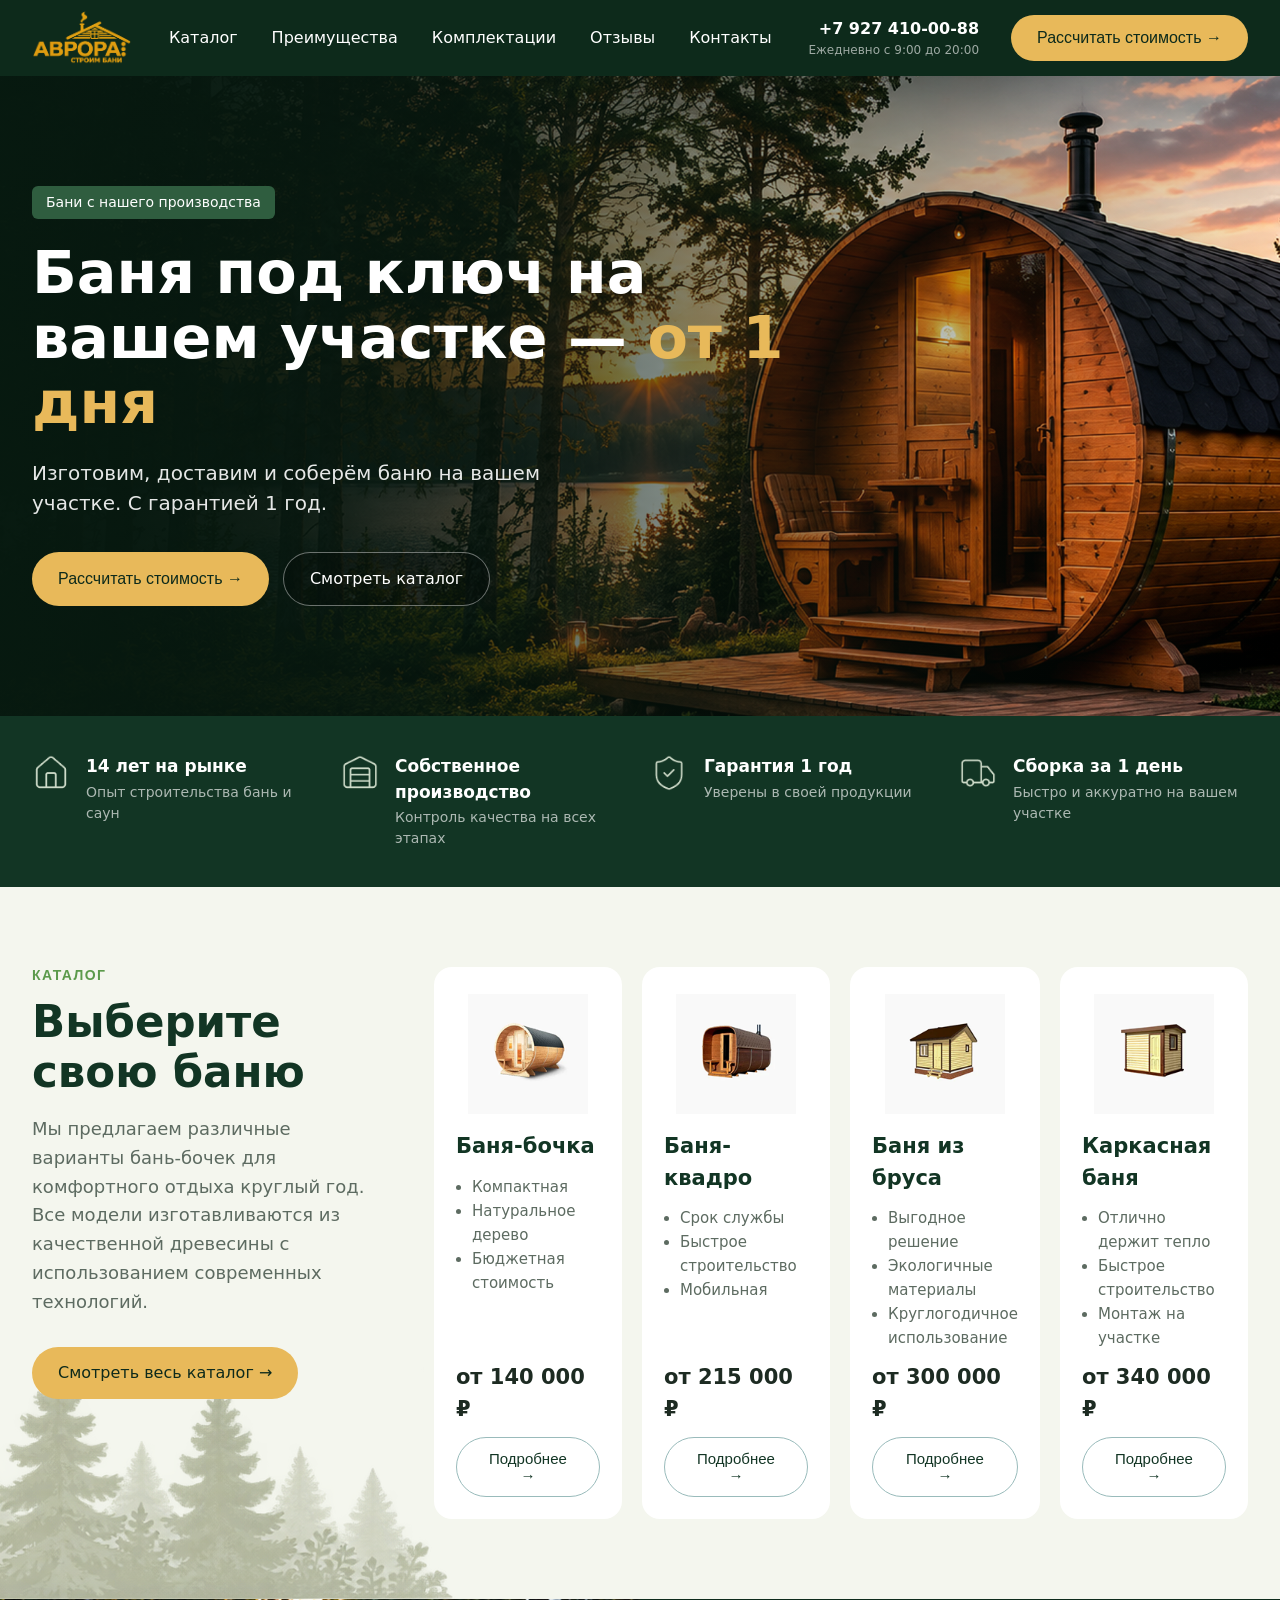
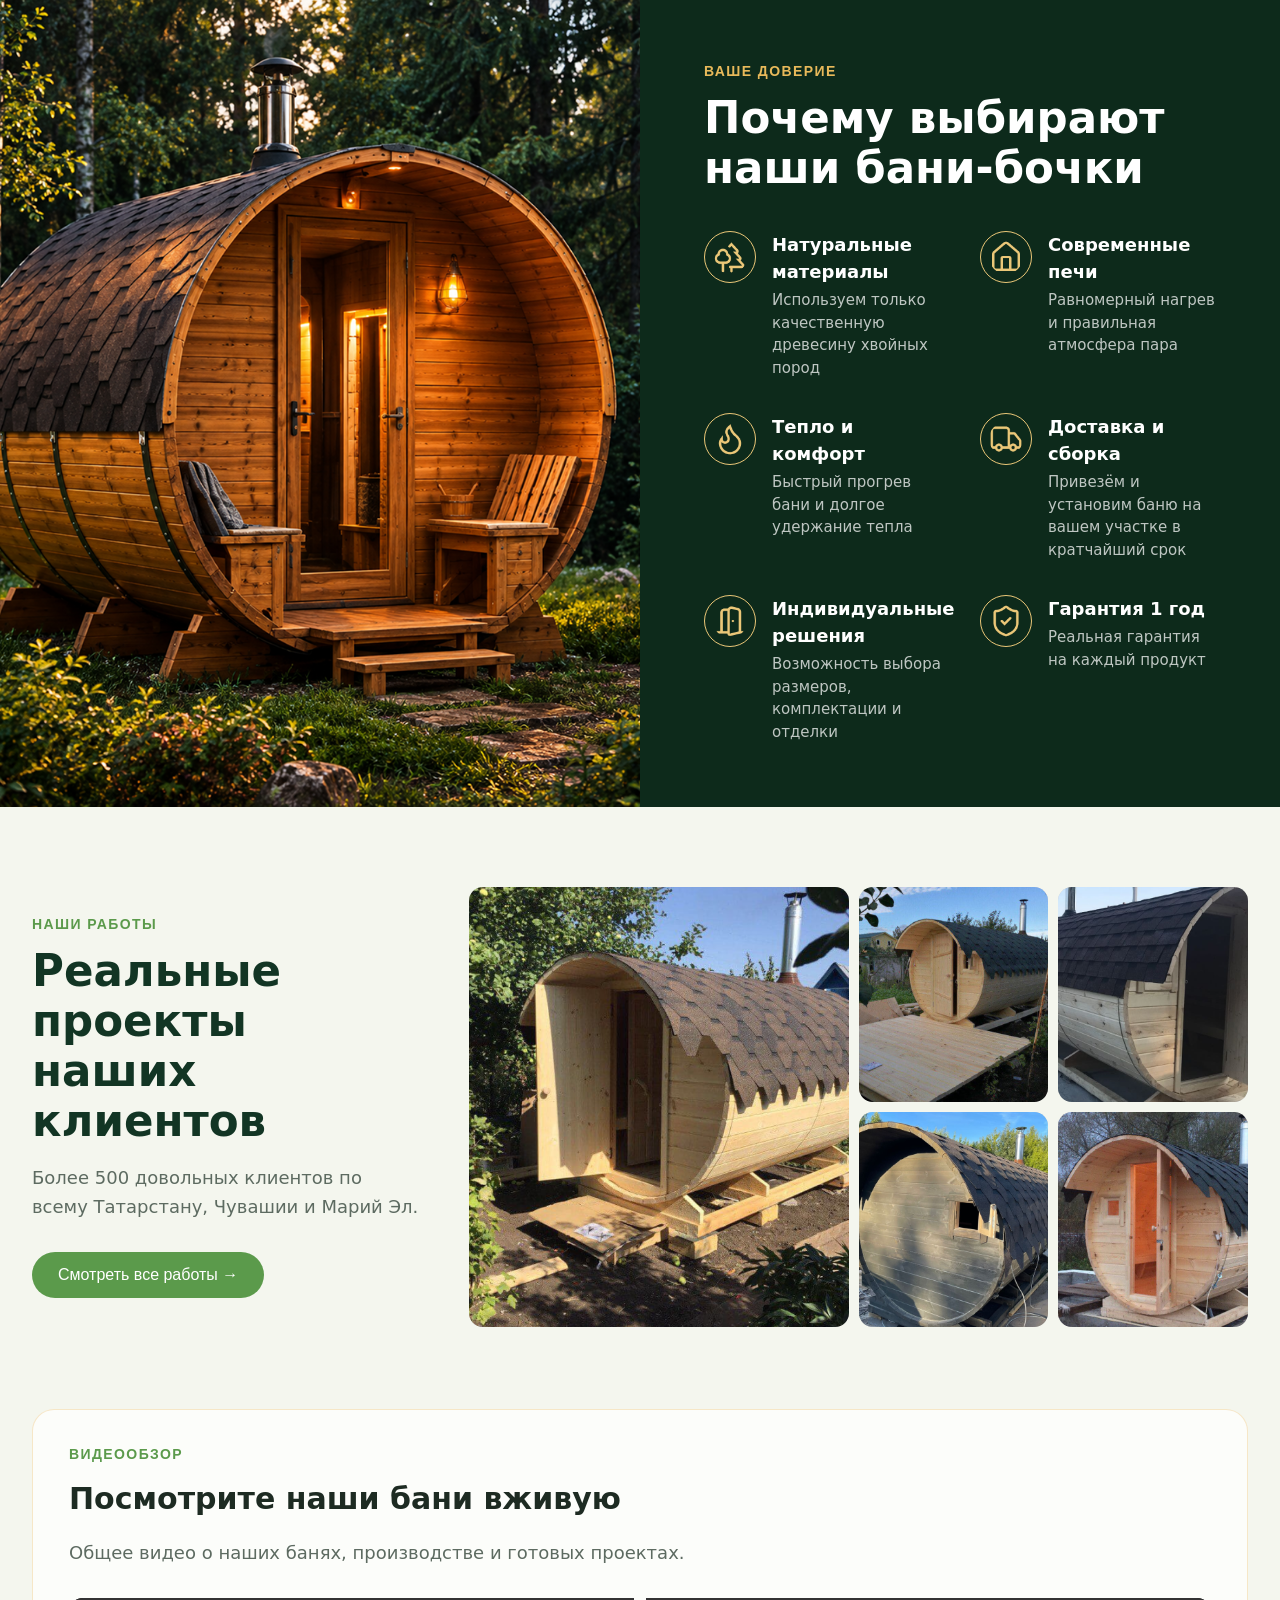
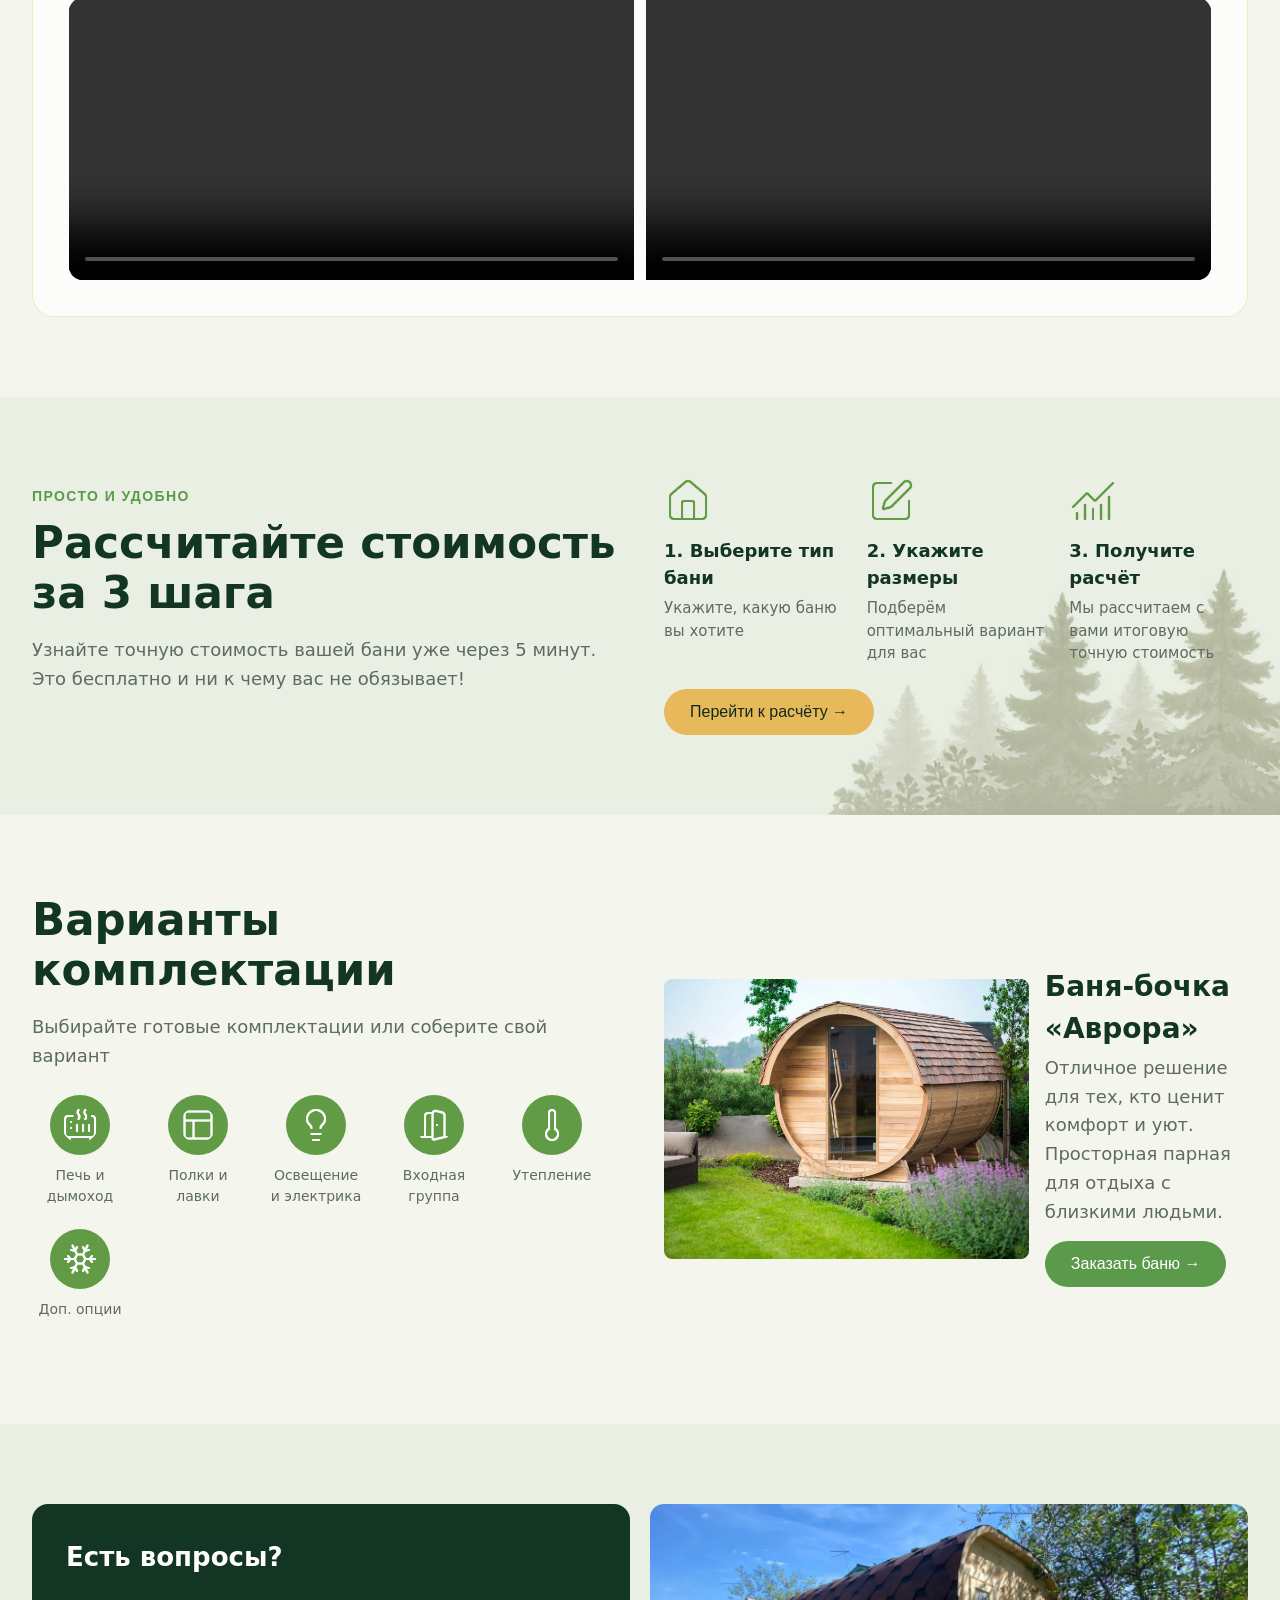
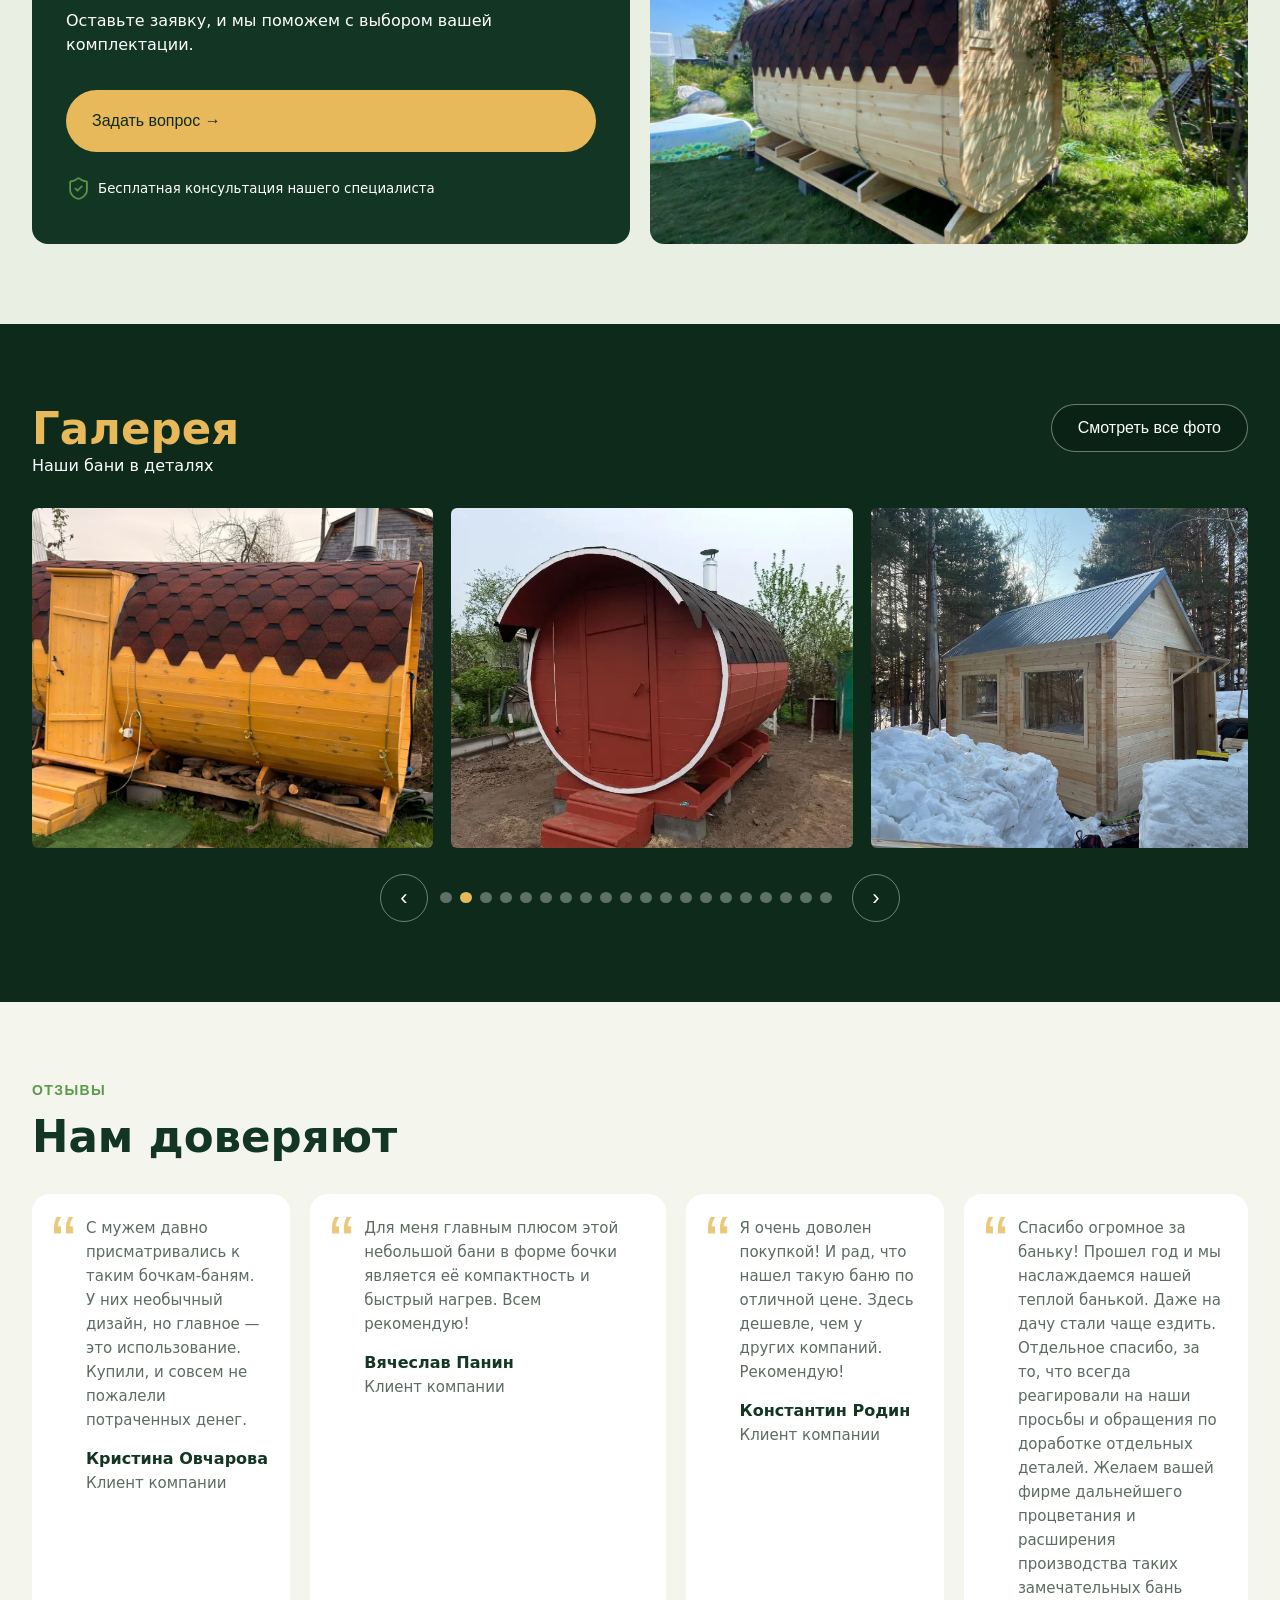
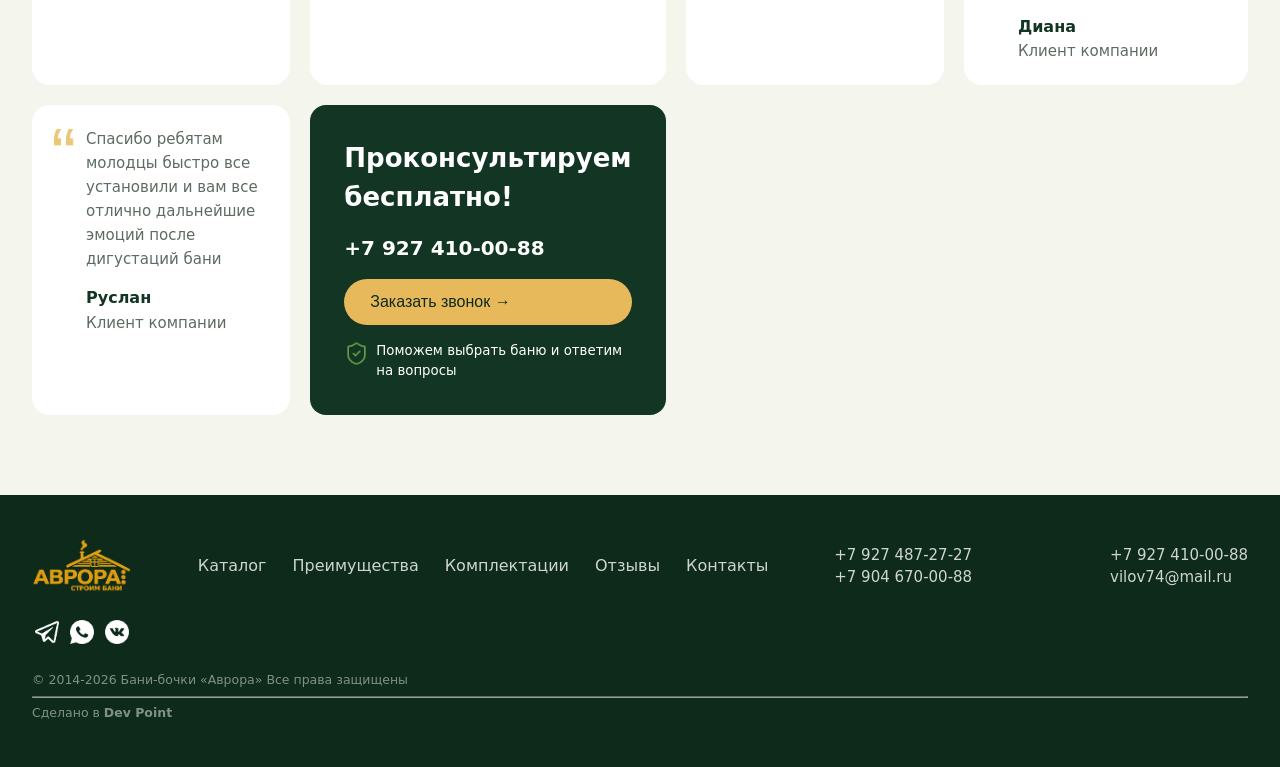
==== commit c90d412a: "Add customer testimonials to index.html" ====
--- a/index.html
+++ b/index.html
@@ -617,6 +617,16 @@
             "Константин Родин",
             "Я очень доволен покупкой! И рад, что нашел такую баню по отличной цене. Здесь дешевле, чем у других компаний. Рекомендую!",
           ],
+          [
+            "Диана",
+            "Спасибо огромное за баньку! Прошел год и мы наслаждаемся нашей теплой банькой. Даже на дачу стали чаще ездить. Отдельное спасибо, за то, что всегда реагировали на наши просьбы и обращения по доработке отдельных деталей. Желаем вашей фирме дальнейшего процветания и расширения производства таких замечательных бань",
+          ],
+          [
+            "Руслан",
+            "Спасибо ребятам молодцы быстро все установили и вам все отлично дальнейшие эмоций после дигустаций бани",
+          ],
+
+          
         ]
           .map(
             (a, i) =>
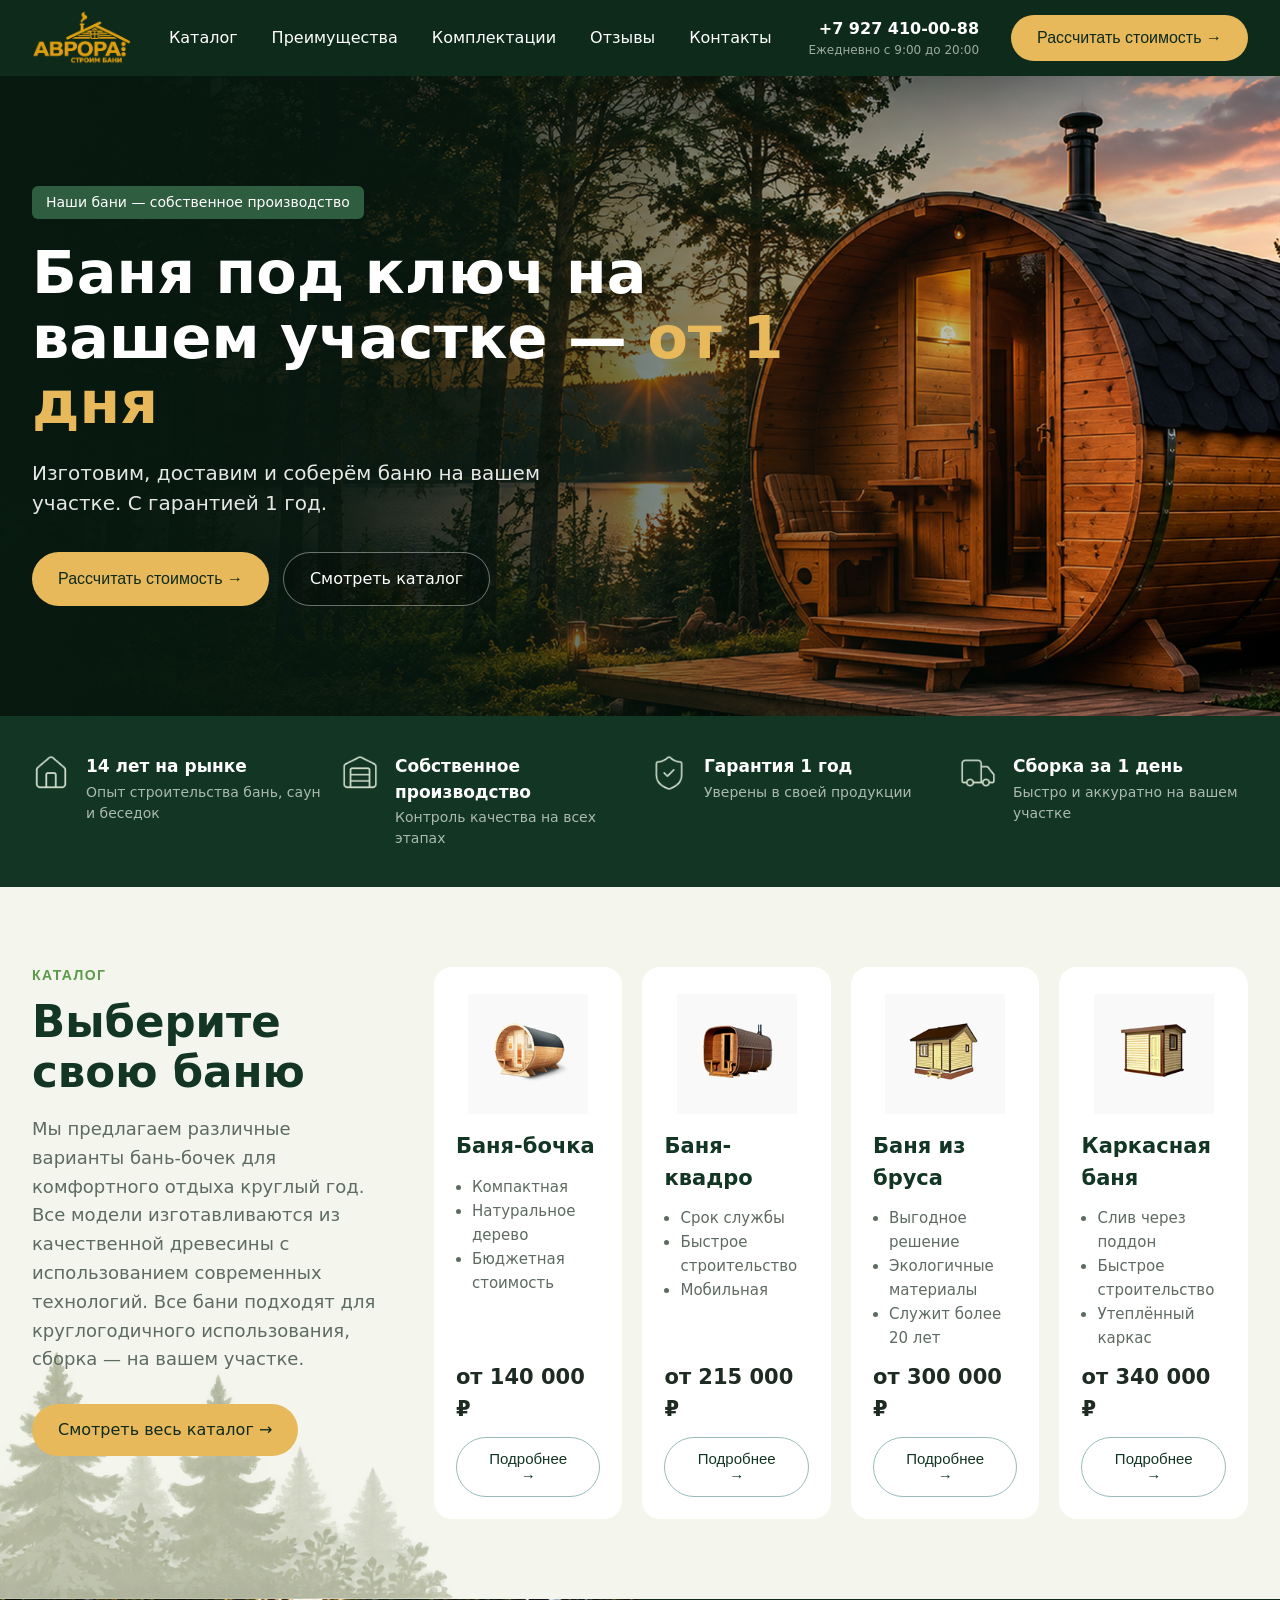
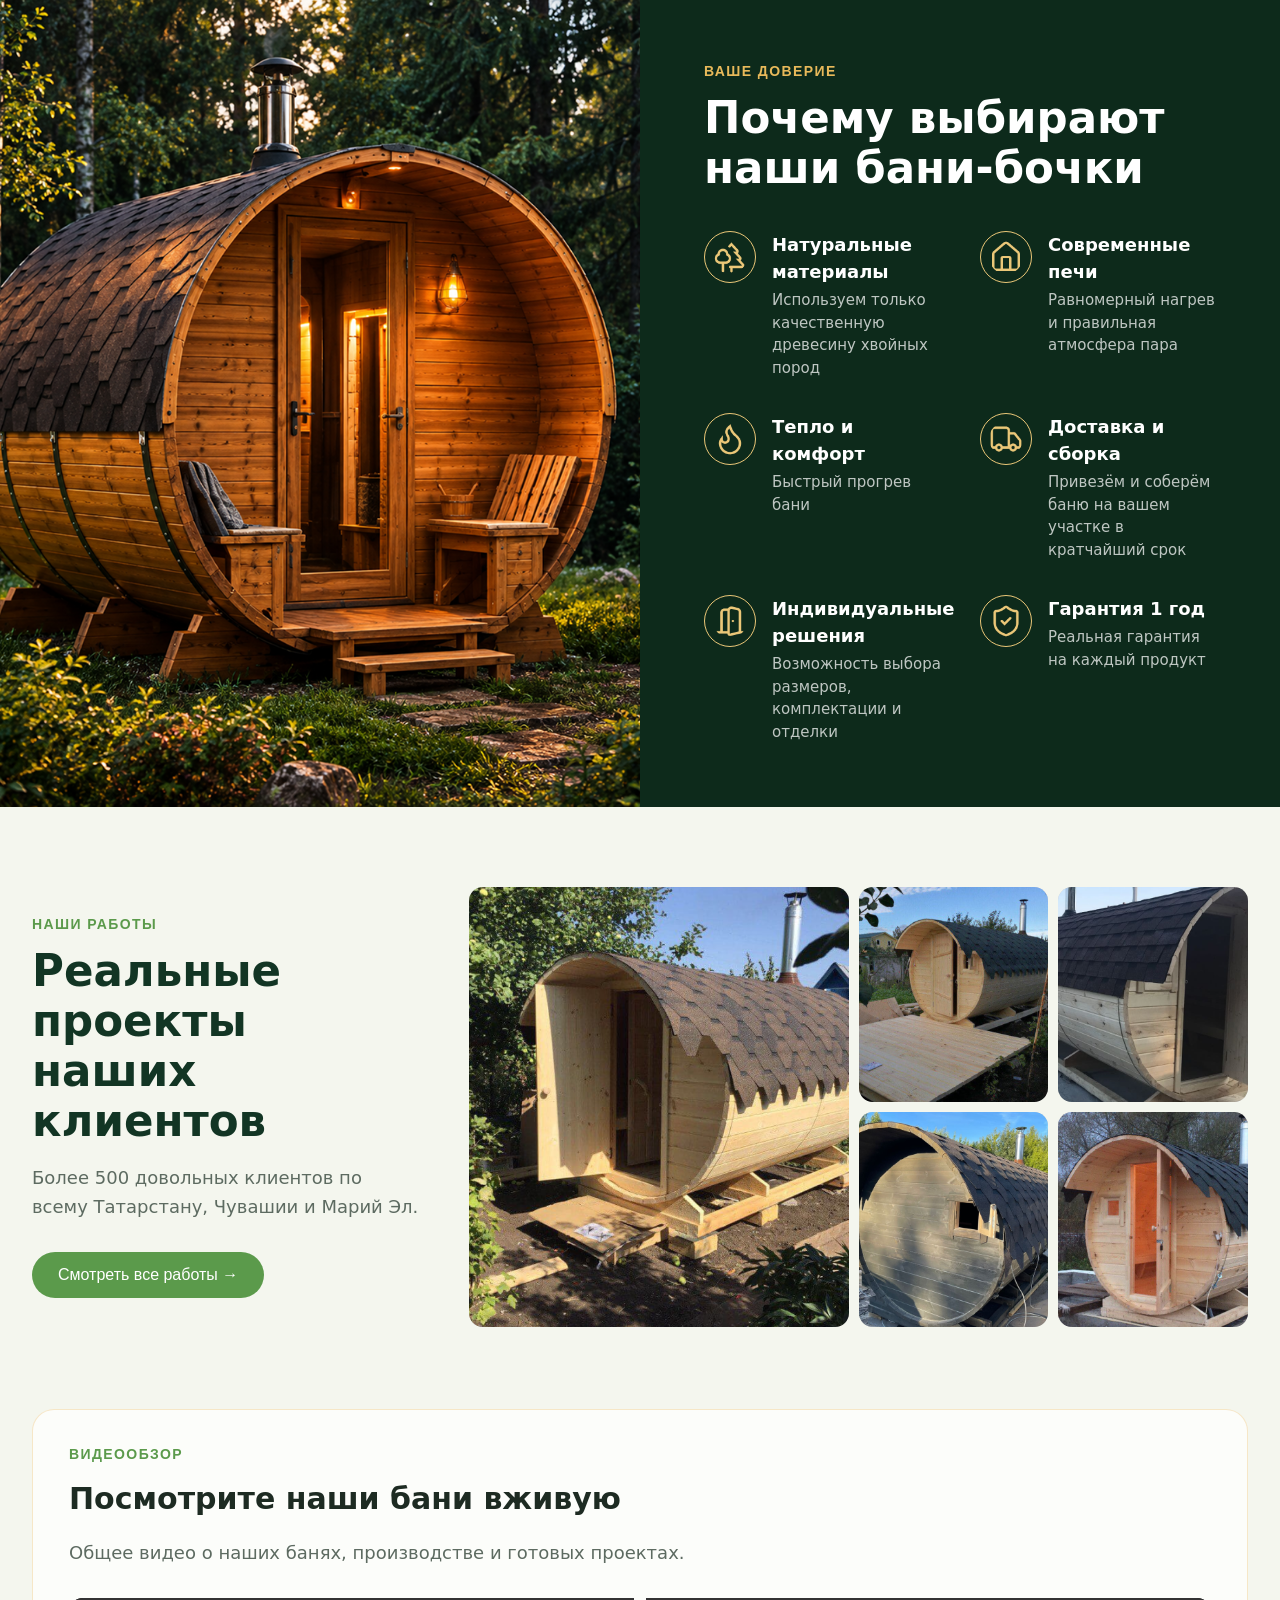
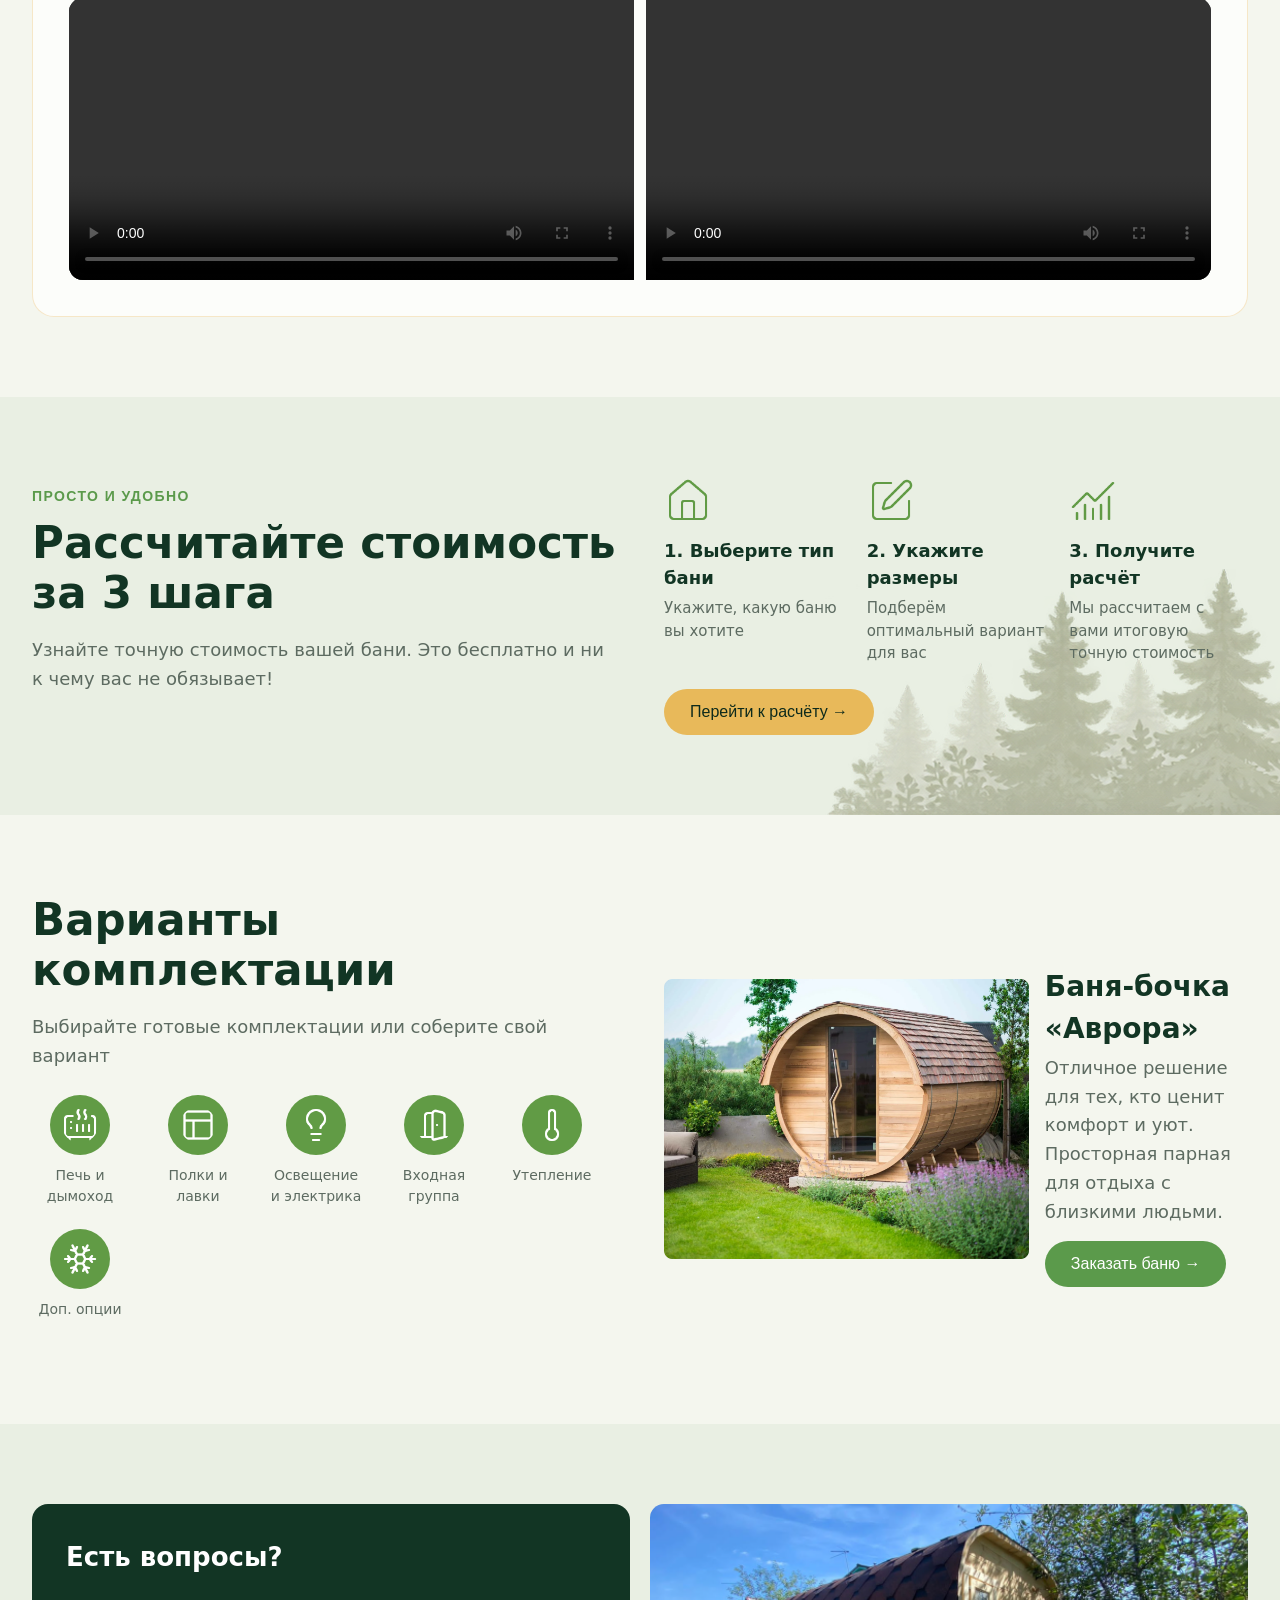
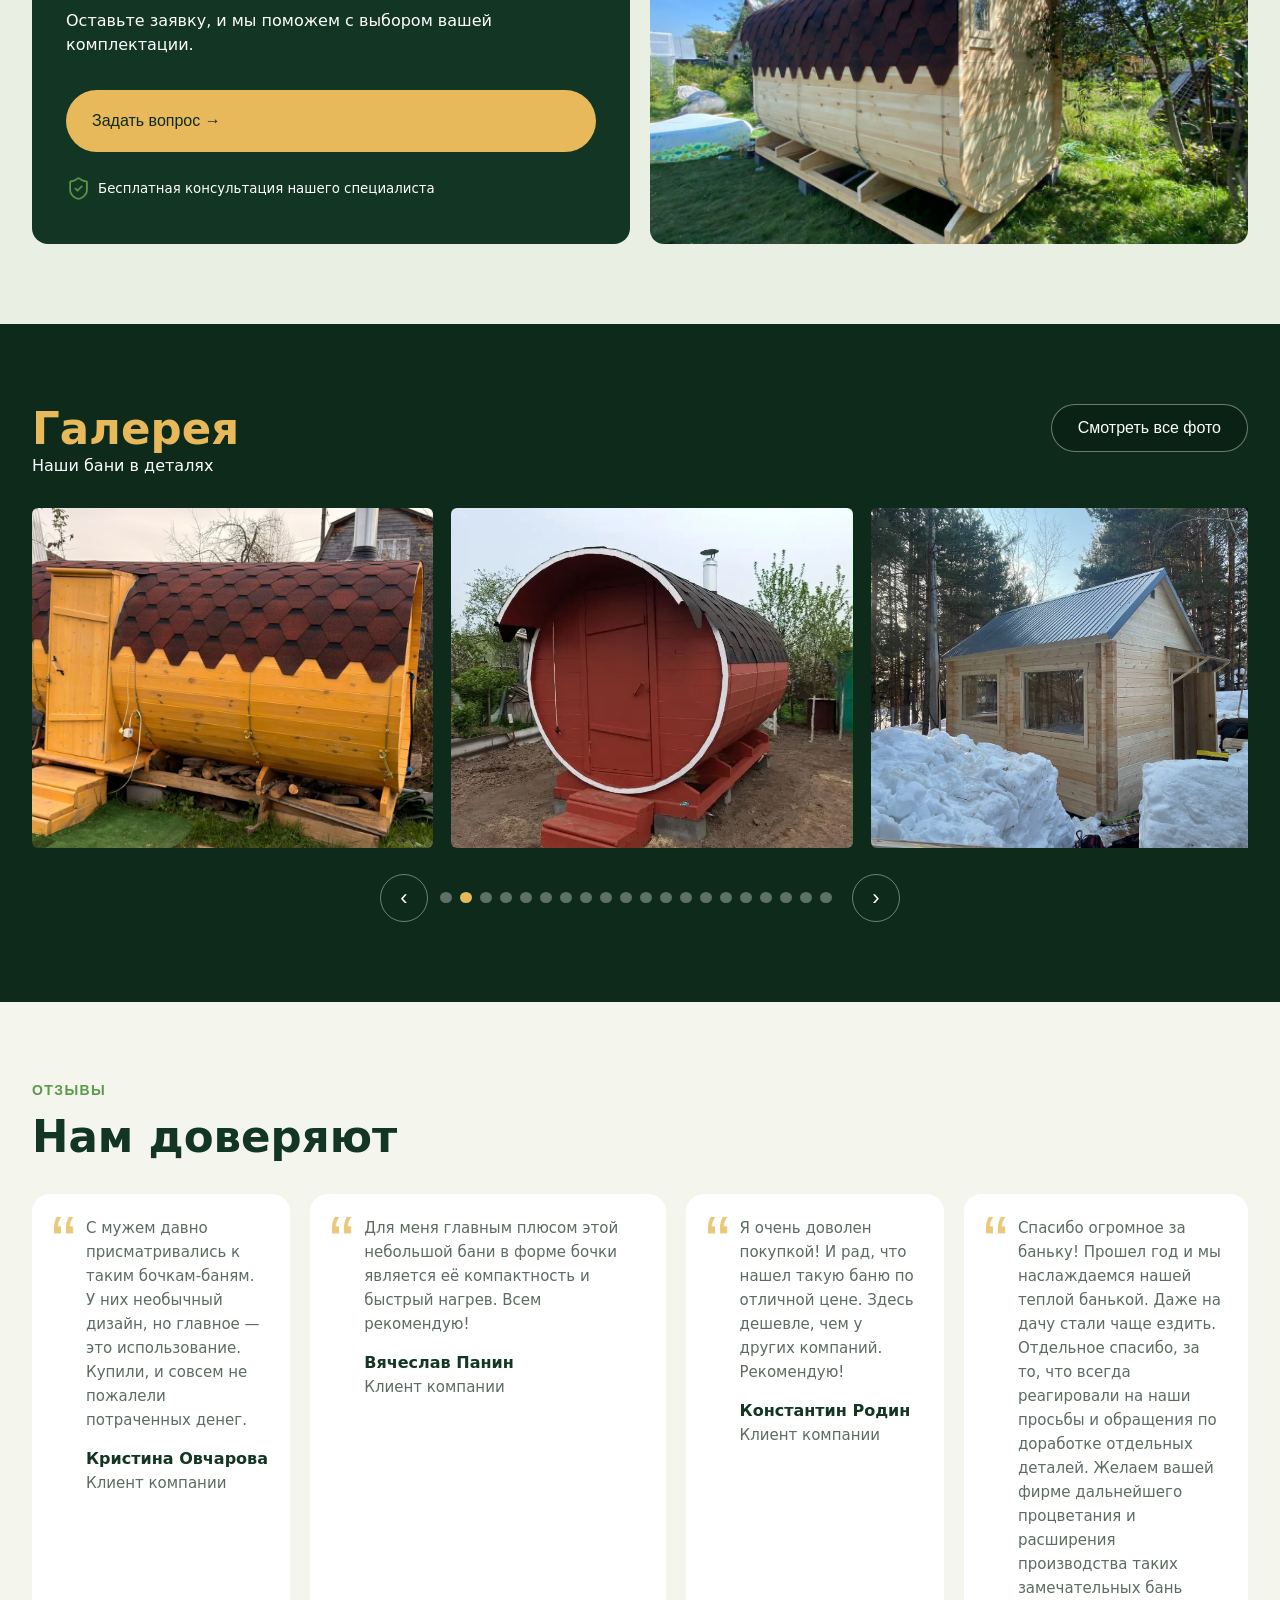
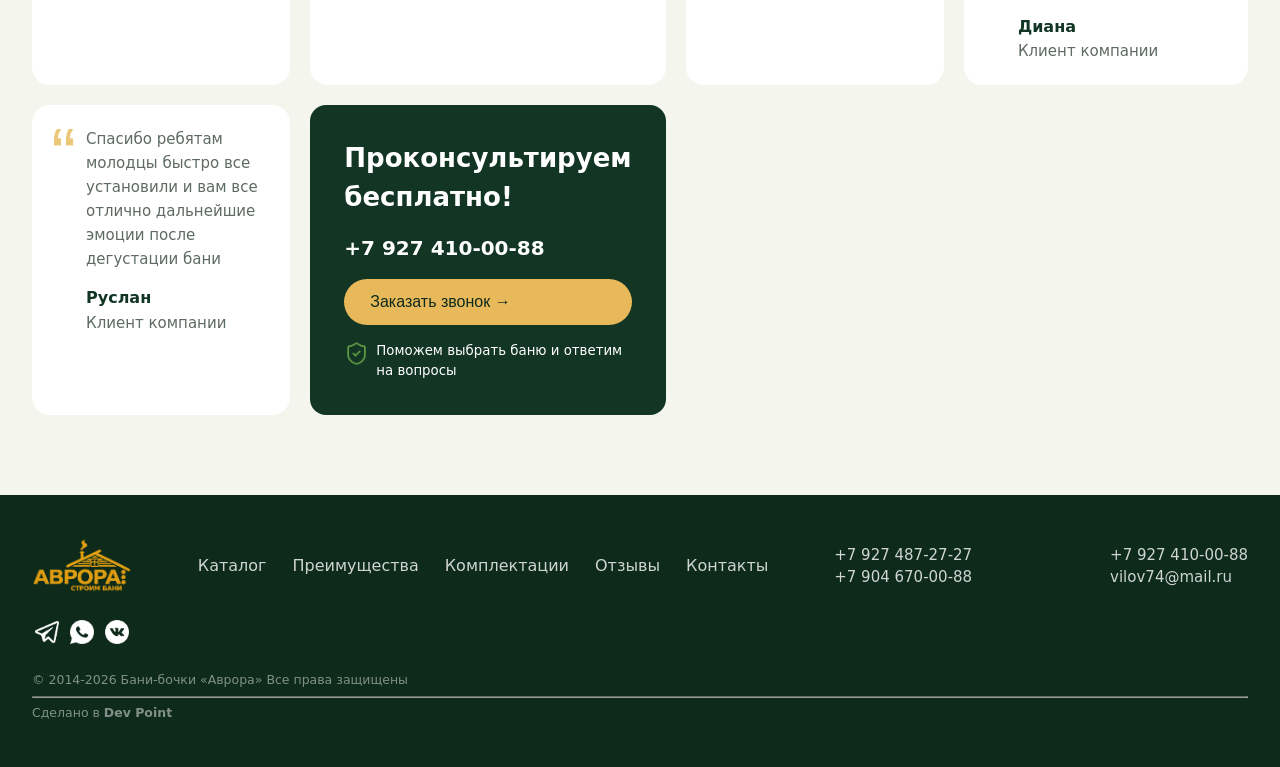
==== commit 4b20e65d: "Add files via upload" ====
--- a/index.html
+++ b/index.html
@@ -37,7 +37,7 @@
     <main id="top">
       <div class="hero">
         <div class="w">
-          <span class="badge">Бани с нашего производства</span>
+          <span class="badge">Наши бани — собственное производство</span>
           <h1>Баня под ключ на вашем участке — <b>от 1 дня</b></h1>
           <p>
             Изготовим, доставим и соберём баню на вашем участке. С гарантией 1
@@ -59,7 +59,7 @@
             <p class="lead">
               Мы предлагаем различные варианты бань-бочек для комфортного отдыха
               круглый год. Все модели изготавливаются из качественной древесины
-              с использованием современных технологий.
+              с использованием современных технологий. Все бани подходят для круглогодичного использования, сборка — на вашем участке.
             </p>
             <a class="btn" href="catalog.html">Смотреть весь каталог →</a>
           </div>
@@ -130,8 +130,7 @@
             <div class="eyebrow">Просто и удобно</div>
             <h2>Рассчитайте стоимость за 3 шага</h2>
             <p class="lead">
-              Узнайте точную стоимость вашей бани уже через 5 минут. Это
-              бесплатно и ни к чему вас не обязывает!
+              Узнайте точную стоимость вашей бани. Это бесплатно и ни к чему вас не обязывает!
             </p>
           </div>
           <div>
@@ -263,7 +262,7 @@
         <small style="width: 100%; opacity: 0.6">
           © 2014-2026 Бани-бочки «Аврора» Все права защищены
           <hr />
-          <a href="https://devpoint.studio">Сделано в <b>Dev Point</b></a>
+          <a href="https://devpoint.studio" target="_blank">Сделано в <b>Dev Point</b></a>
         </small>
       </div>
     </footer>
@@ -414,7 +413,7 @@
           [
             "Выгодное решение",
             "Экологичные материалы",
-            "Круглогодичное использование",
+            "Служит более 20 лет",
           ],
           "300 000",
         ],
@@ -422,15 +421,15 @@
           "Каркасная баня",
           "c3",
           [
-            "Отлично держит тепло",
+            "Слив через поддон",
             "Быстрое строительство",
-            "Монтаж на участке",
+            "Утеплённый каркас",
           ],
           "340 000",
         ],
       ];
       $("#strip").innerHTML = [
-        ["house.png", "14 лет на рынке", "Опыт строительства бань и саун"],
+        ["house.png", "14 лет на рынке", "Опыт строительства бань, саун и беседок"],
         [
           "warehouse.png",
           "Собственное производство",
@@ -466,12 +465,12 @@
         [
           "flame.png",
           "Тепло и комфорт",
-          "Быстрый прогрев бани и долгое удержание тепла",
+          "Быстрый прогрев бани",
         ],
         [
           "truck-y.png",
           "Доставка и сборка",
-          "Привезём и установим баню на вашем участке в кратчайший срок",
+          "Привезём и соберём баню на вашем участке в кратчайший срок",
         ],
         [
           "door-open.png",
@@ -601,7 +600,7 @@
         .join("");
       $("#gt").innerHTML = G.map(
         (s, i) =>
-          `<img src="${s}" alt="Баня-бочка, фото ${i + 1}" loading="lazy" onclick="openLb(${i},G)">`,
+          `<img src="${s}" alt="Баня-бочка, фото ${i + 1}" loading="lazy" onclick="openLb(${i},G)" onerror="console.warn('Фото галереи не найдено:', this.src)">`,
       ).join("");
       $("#rv").innerHTML =
         [
@@ -623,7 +622,7 @@
           ],
           [
             "Руслан",
-            "Спасибо ребятам молодцы быстро все установили и вам все отлично дальнейшие эмоций после дигустаций бани",
+            "Спасибо ребятам молодцы быстро все установили и вам все отлично дальнейшие эмоции после дегустации бани",
           ],
 
           
@@ -787,6 +786,10 @@
           behavior: "smooth",
         });
       const idx = () => {
+        // Докрутили до конца — текущее фото последнее (иначе последние кадры
+        // не могут встать по центру, и стрелки/точки до них не доходят)
+        if (gt.scrollLeft + gt.clientWidth >= gt.scrollWidth - 2)
+          return im.length - 1;
         let b = 0,
           m = 1e9;
         im.forEach((x, i) => {
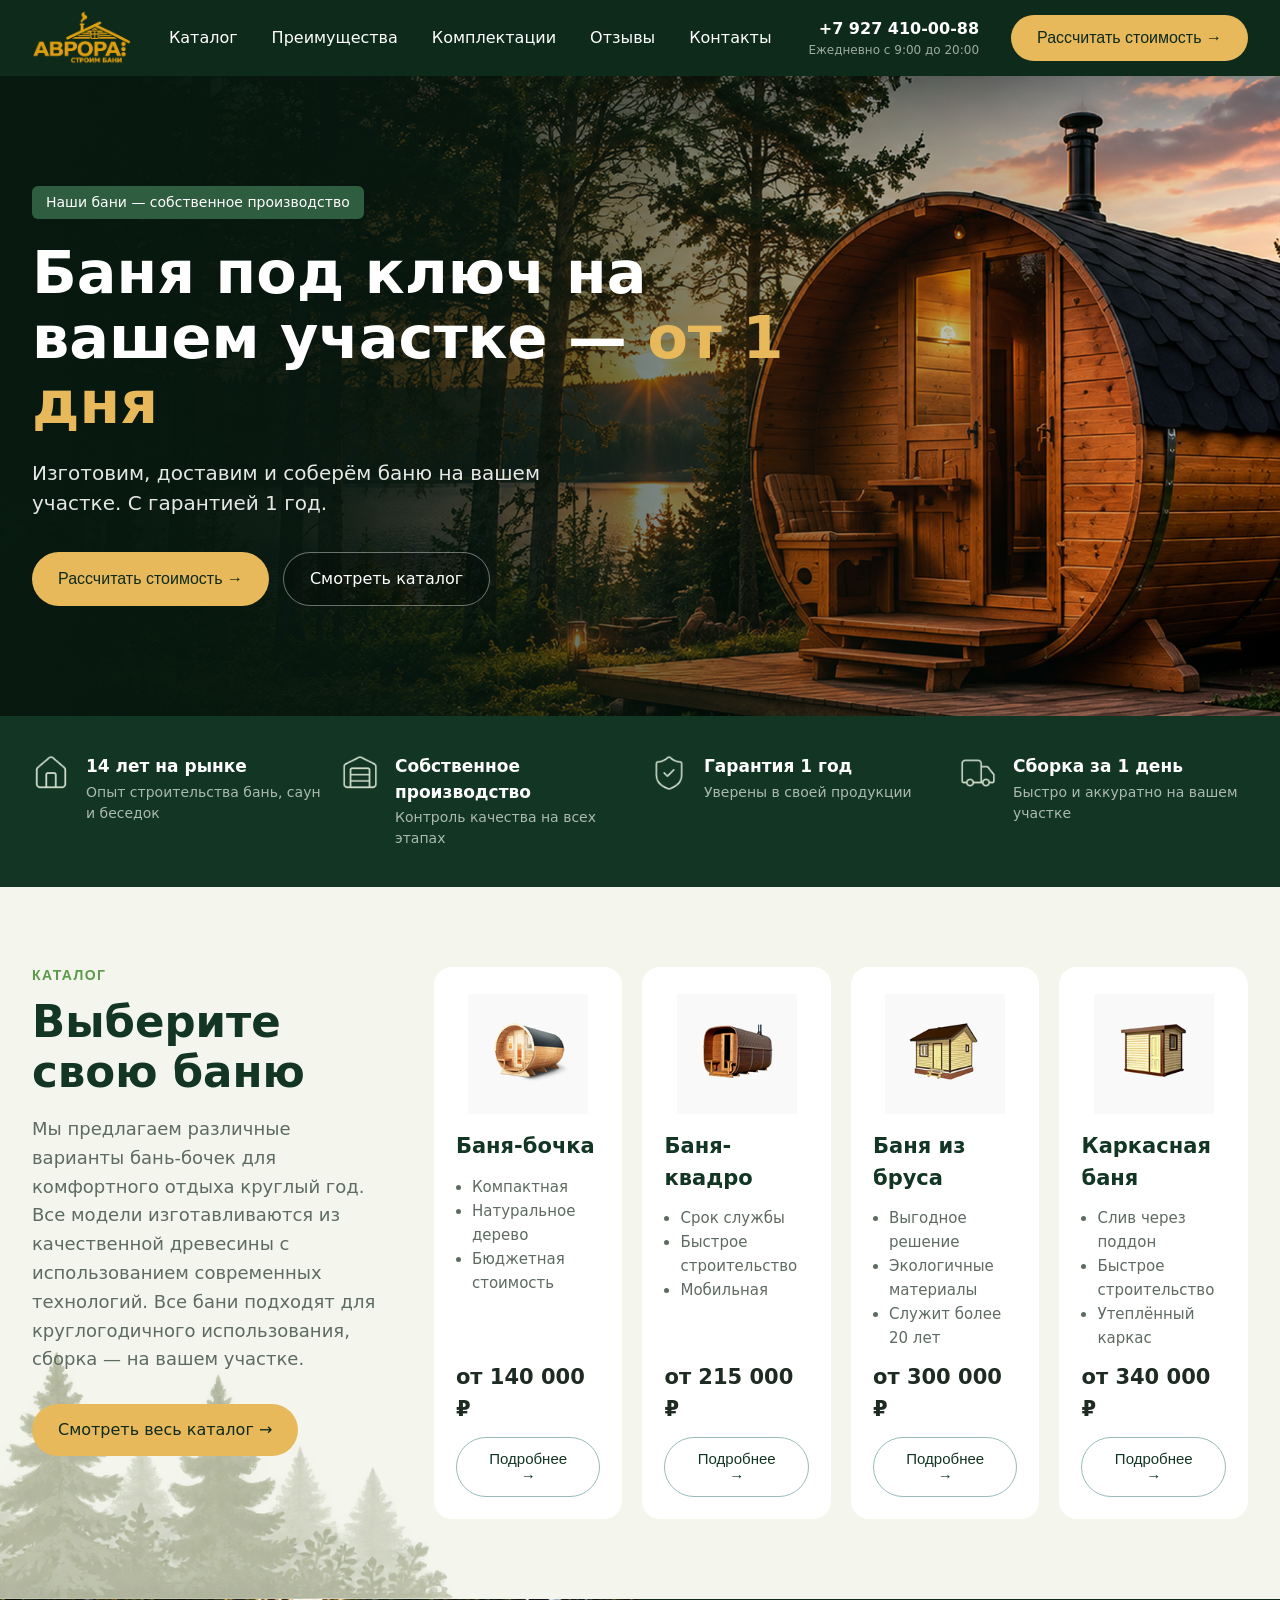
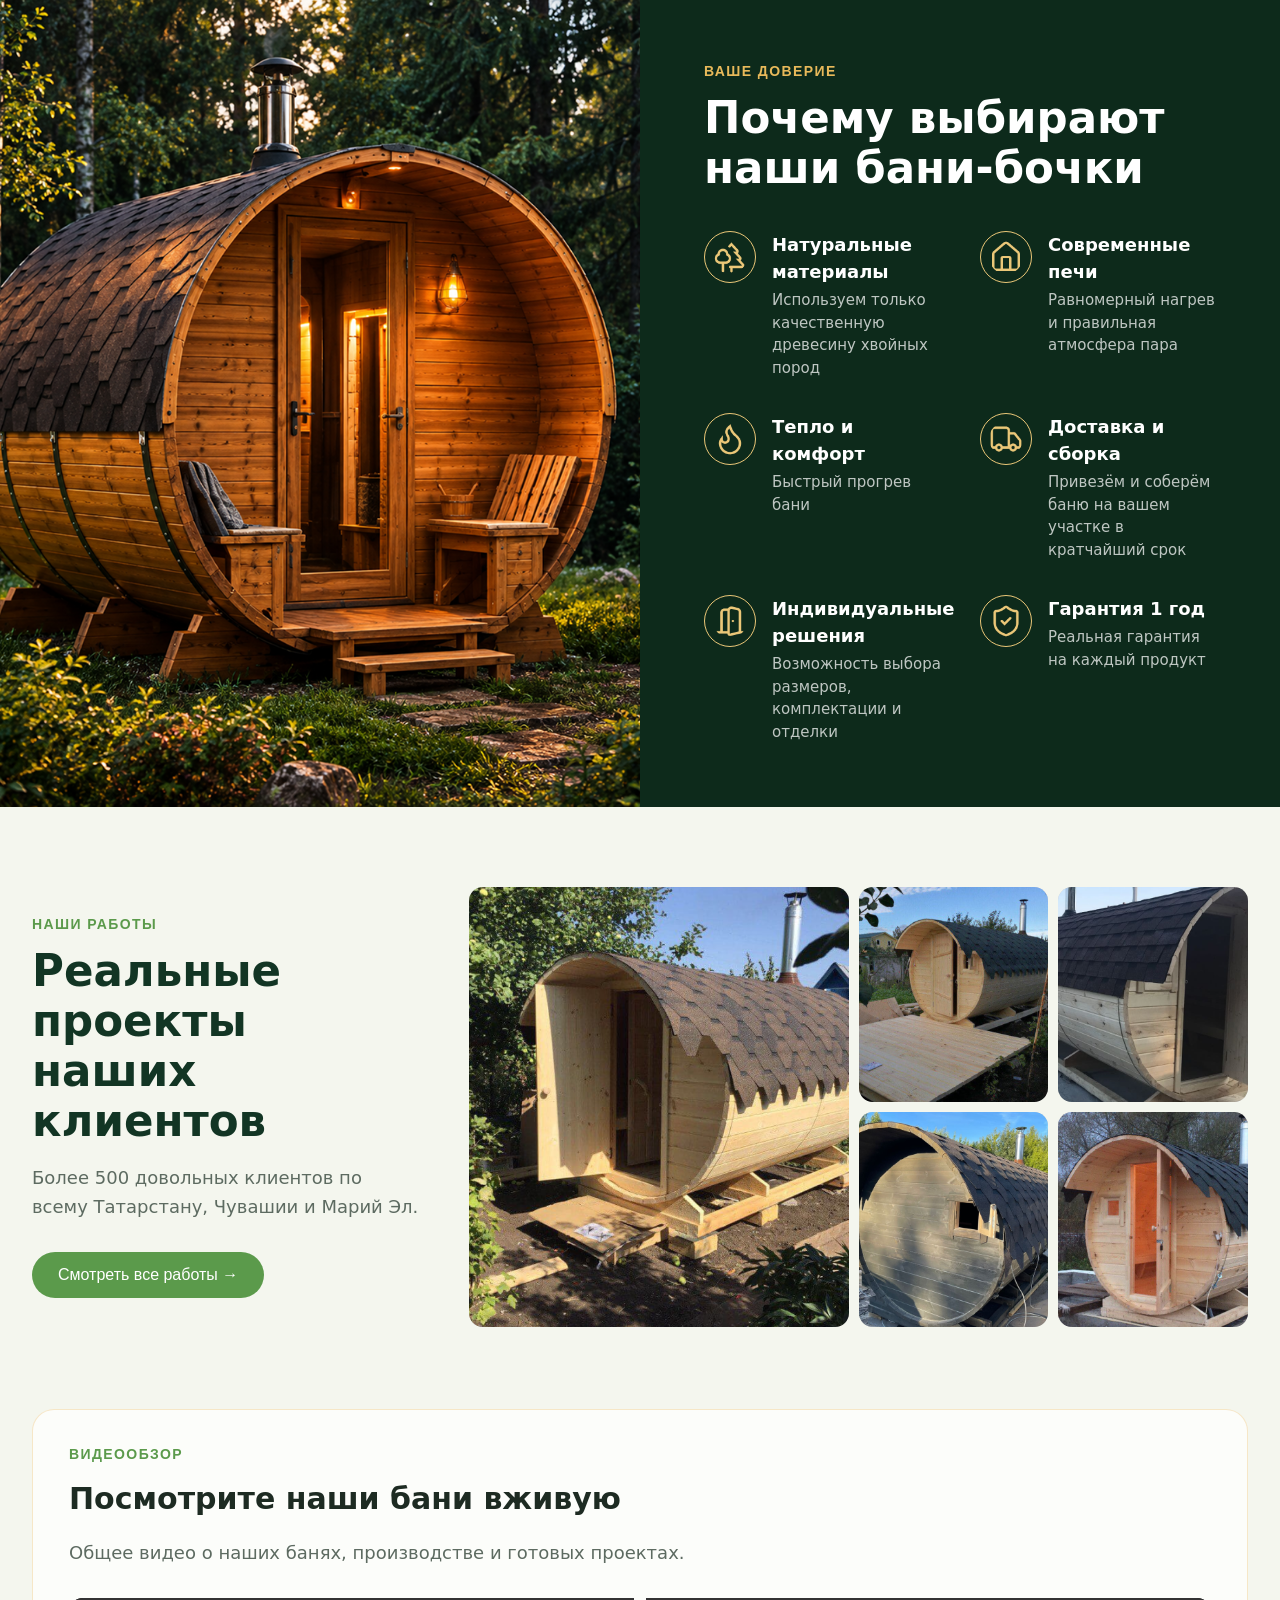
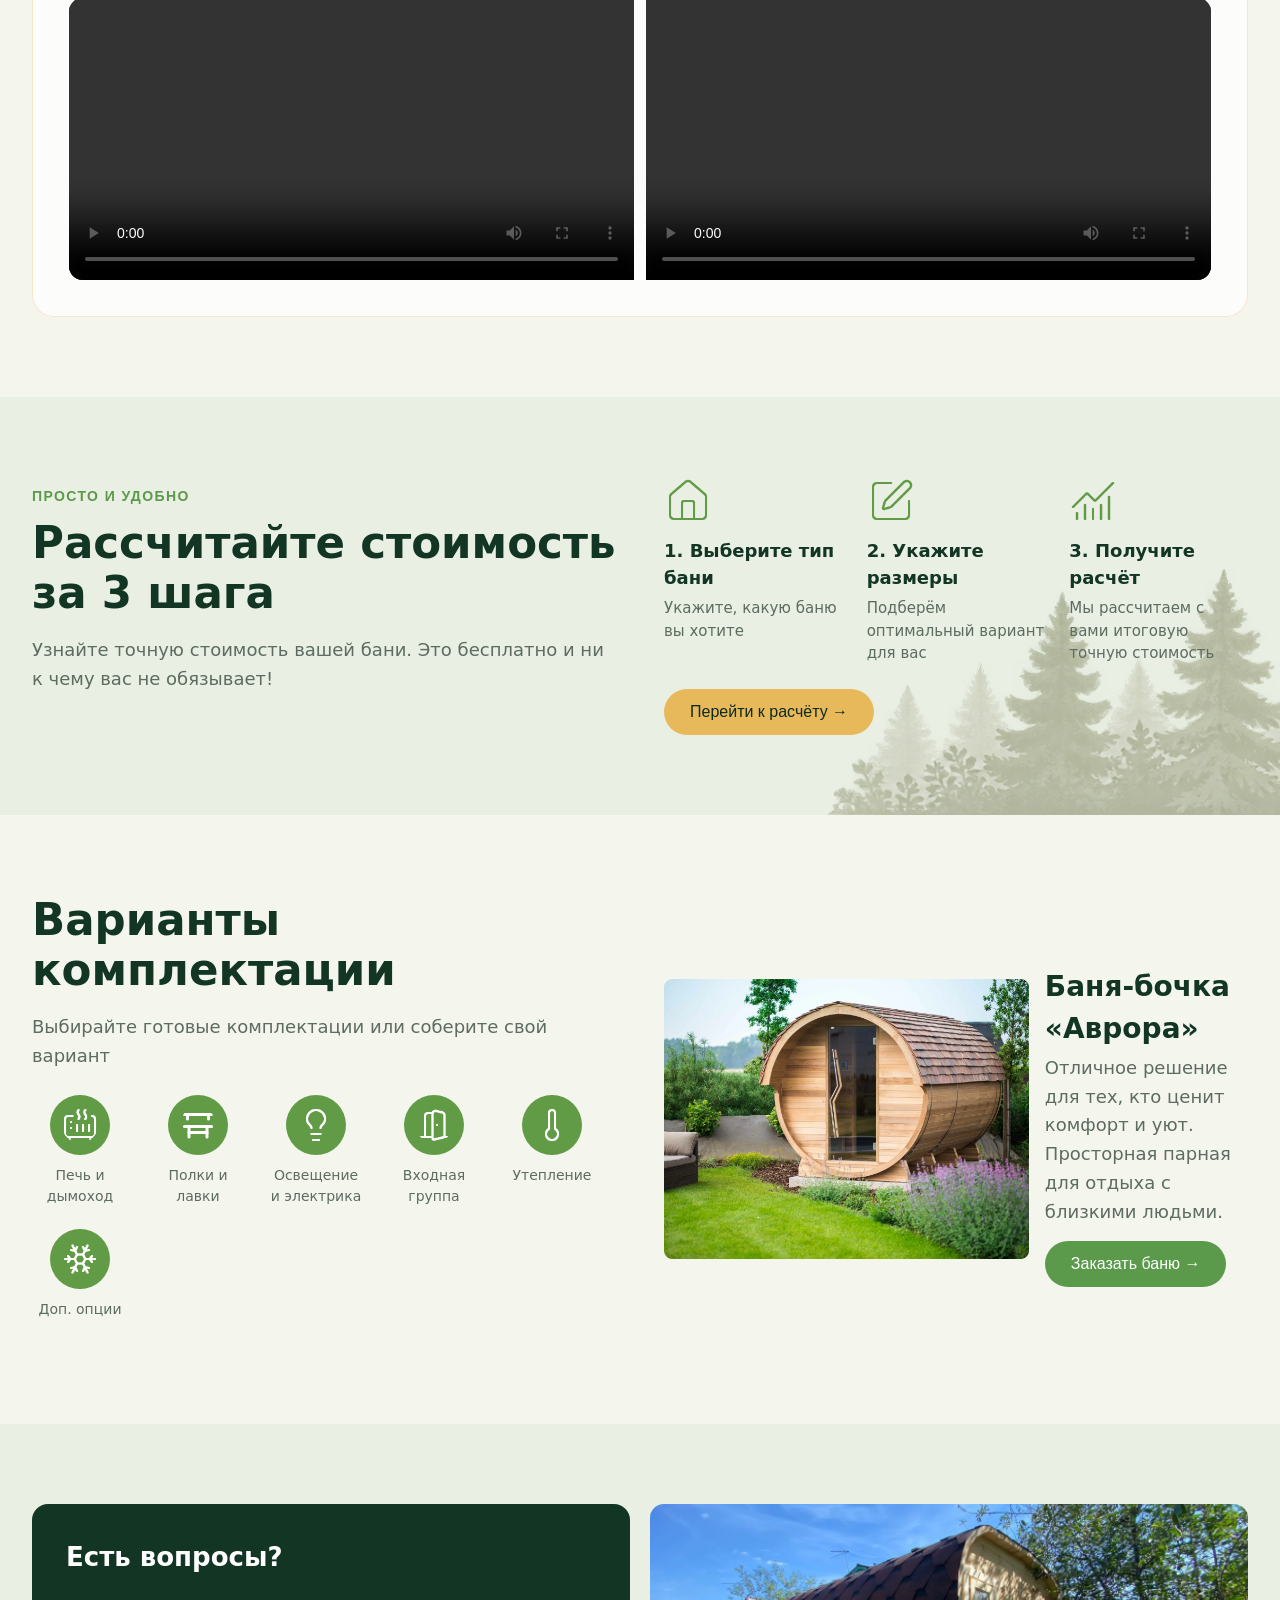
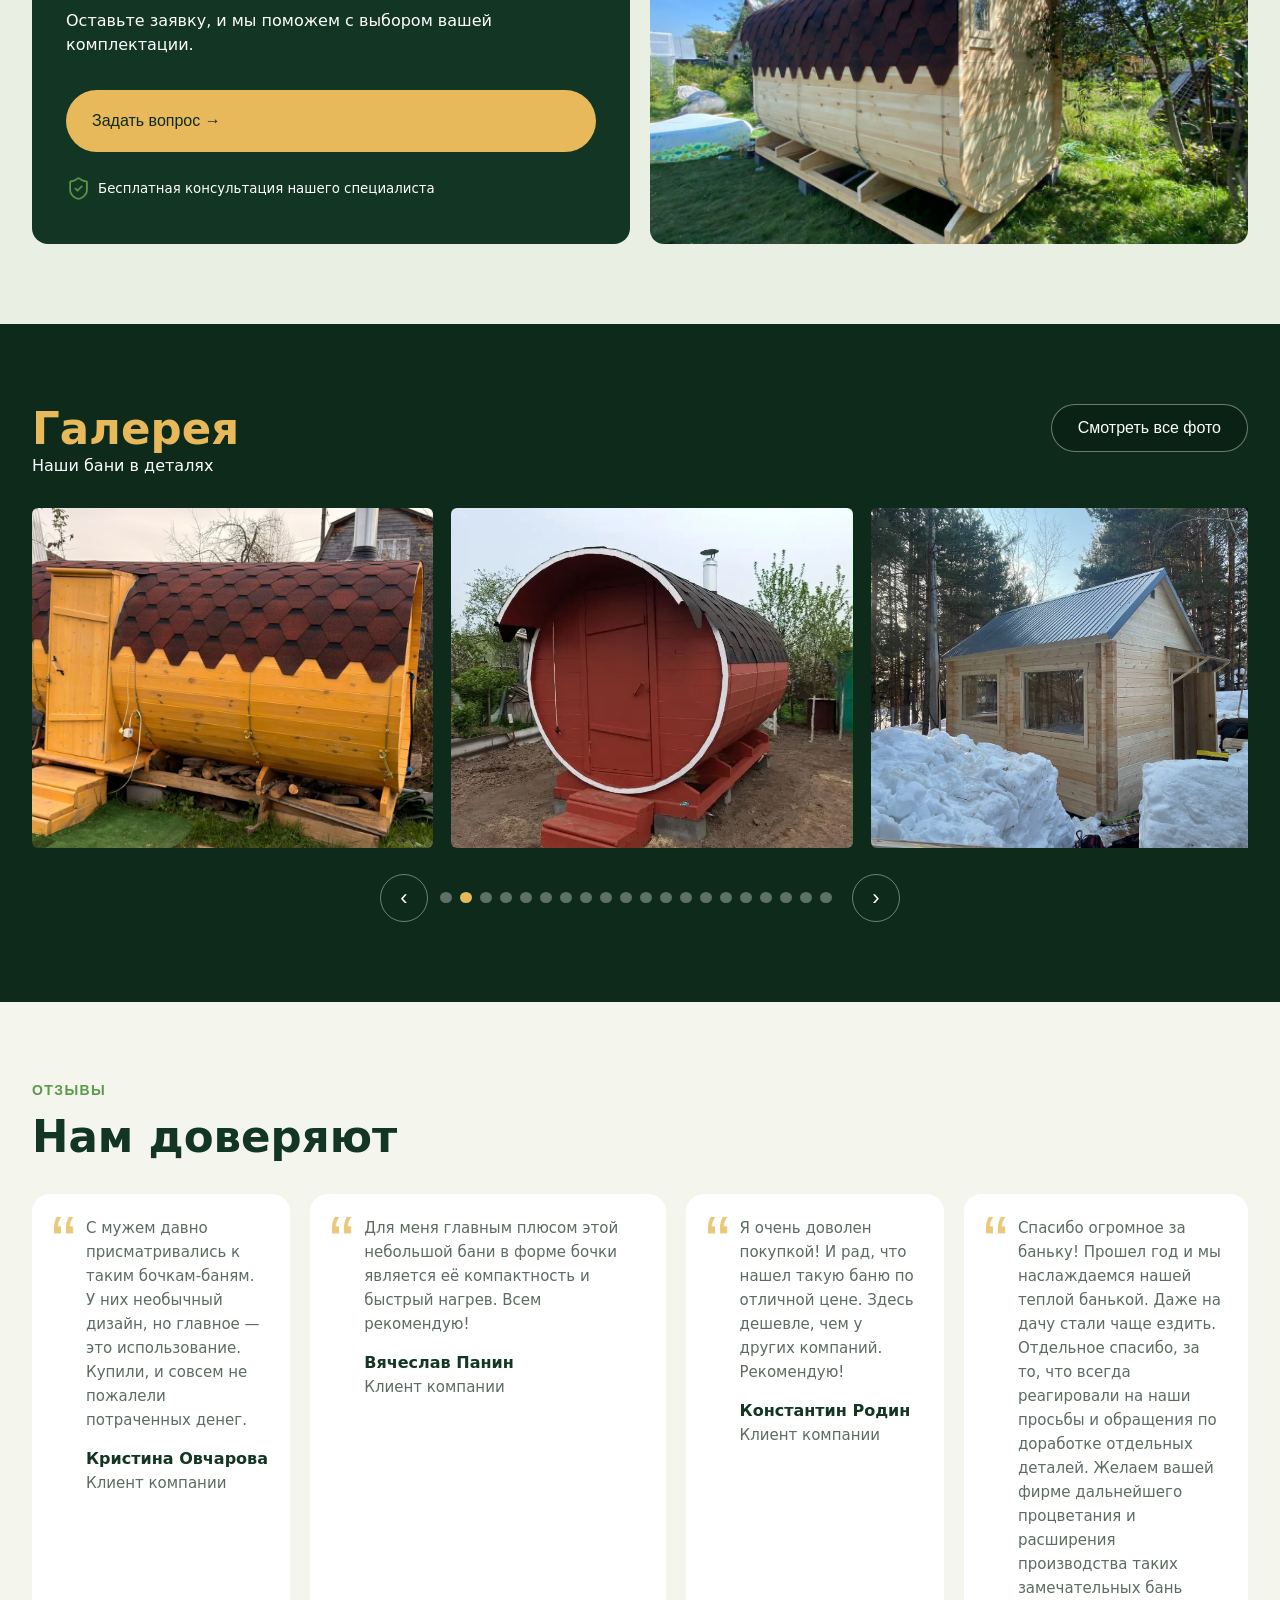
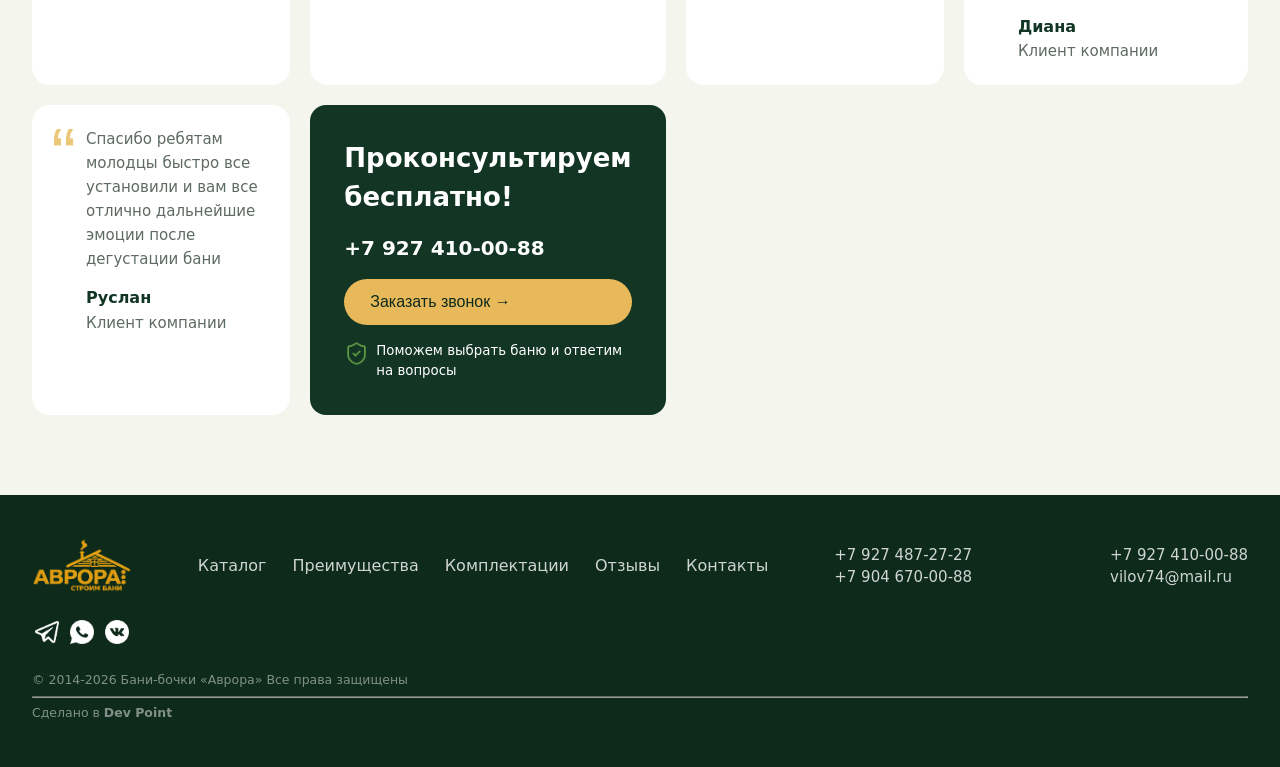
==== commit 705c33a8: "Update index.html" ====
--- a/index.html
+++ b/index.html
@@ -587,7 +587,7 @@
         .join("");
       $("#opts").innerHTML = [
         ["heater.png", "Печь и дымоход"],
-        ["panels-top-left.png", "Полки и лавки"],
+        ["shelves-benches.svg", "Полки и лавки"],
         ["lightbulb.png", "Освещение и электрика"],
         ["door-open-w.png", "Входная группа"],
         ["thermometer.png", "Утепление"],
--- a/style.css
+++ b/style.css
@@ -1316,3 +1316,22 @@
   .video-showcase .video-pair video { border-radius: 0; }
   .model-video video { border-radius: 12px; }
 }
+
+@media (max-width: 820px) {
+  .comp>* {
+    min-width: 0;
+  }
+
+  .avrora-wrapper {
+    flex-direction: column;
+    align-items: flex-start;
+  }
+
+  .avrora-wrapper img {
+    width: 100%;
+    height: auto;
+    max-height: 320px;
+    object-fit: cover;
+    border-radius: 14px;
+  }
+}
